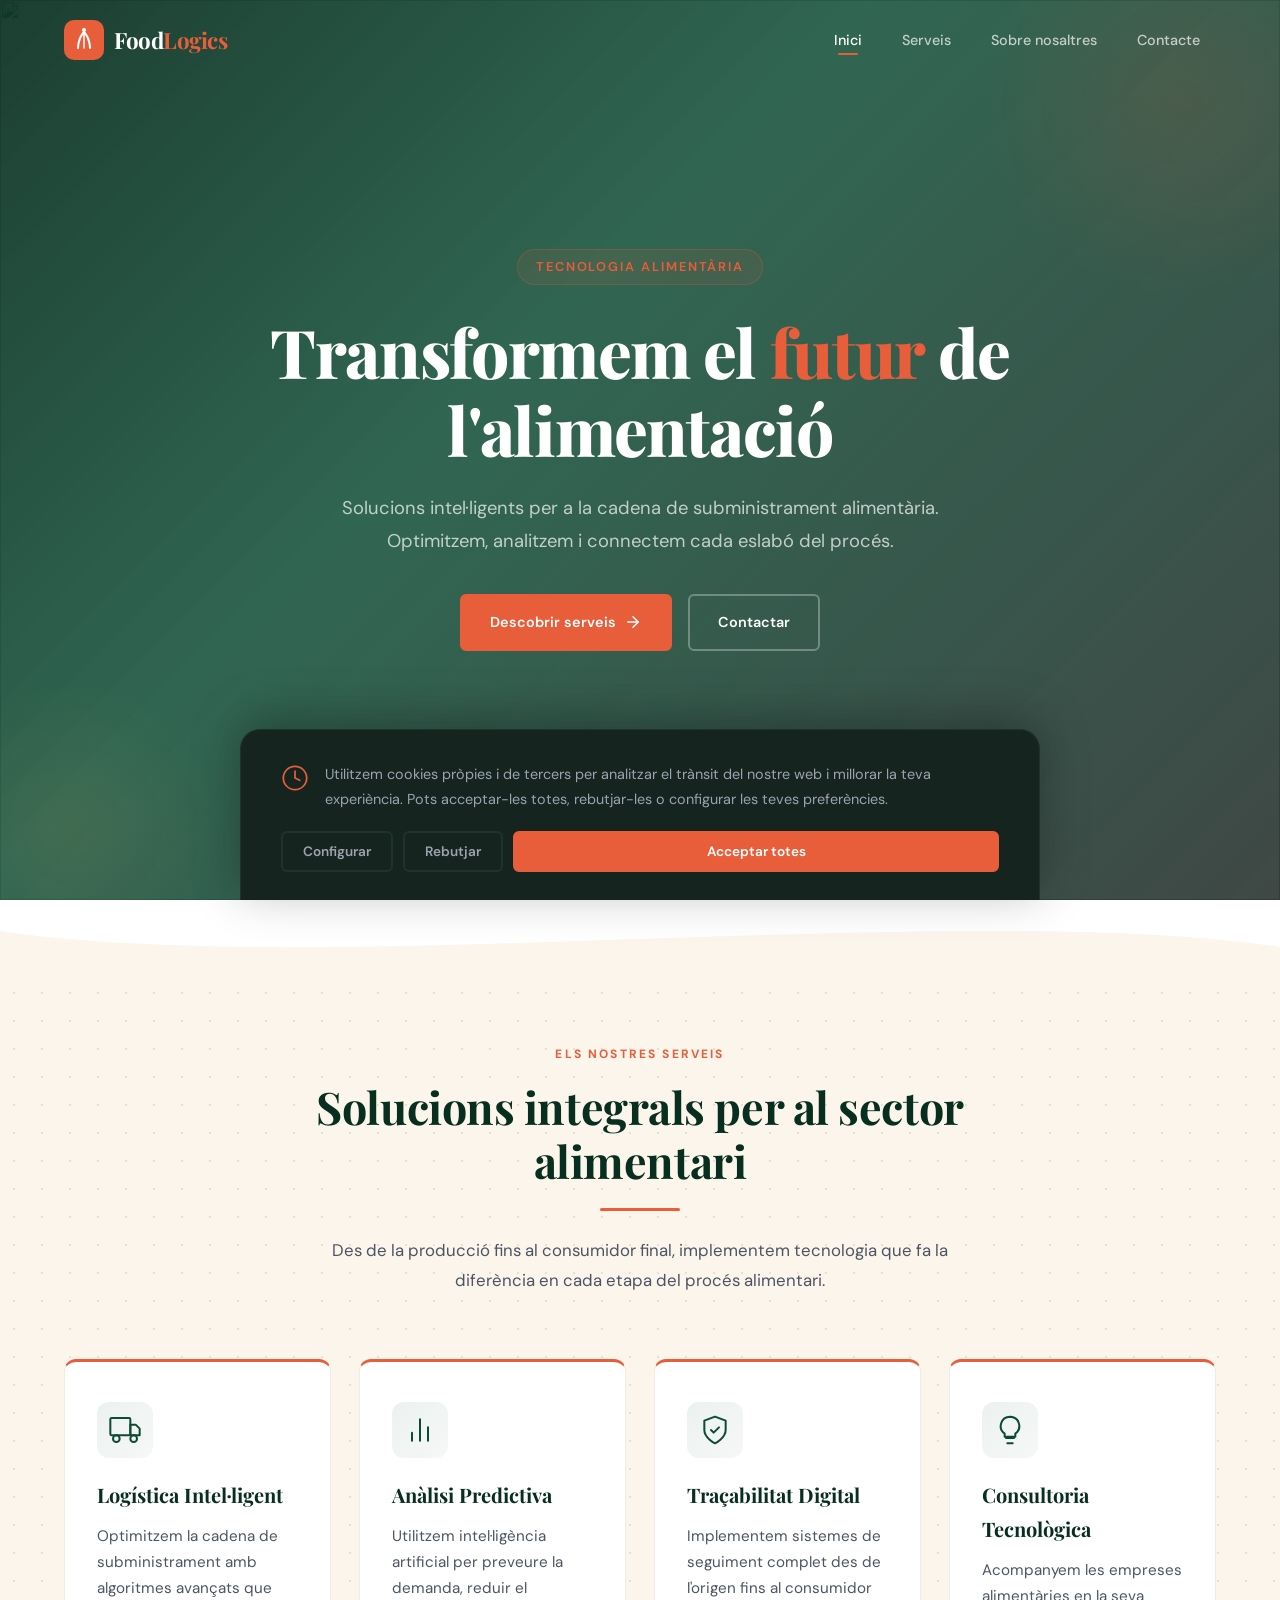
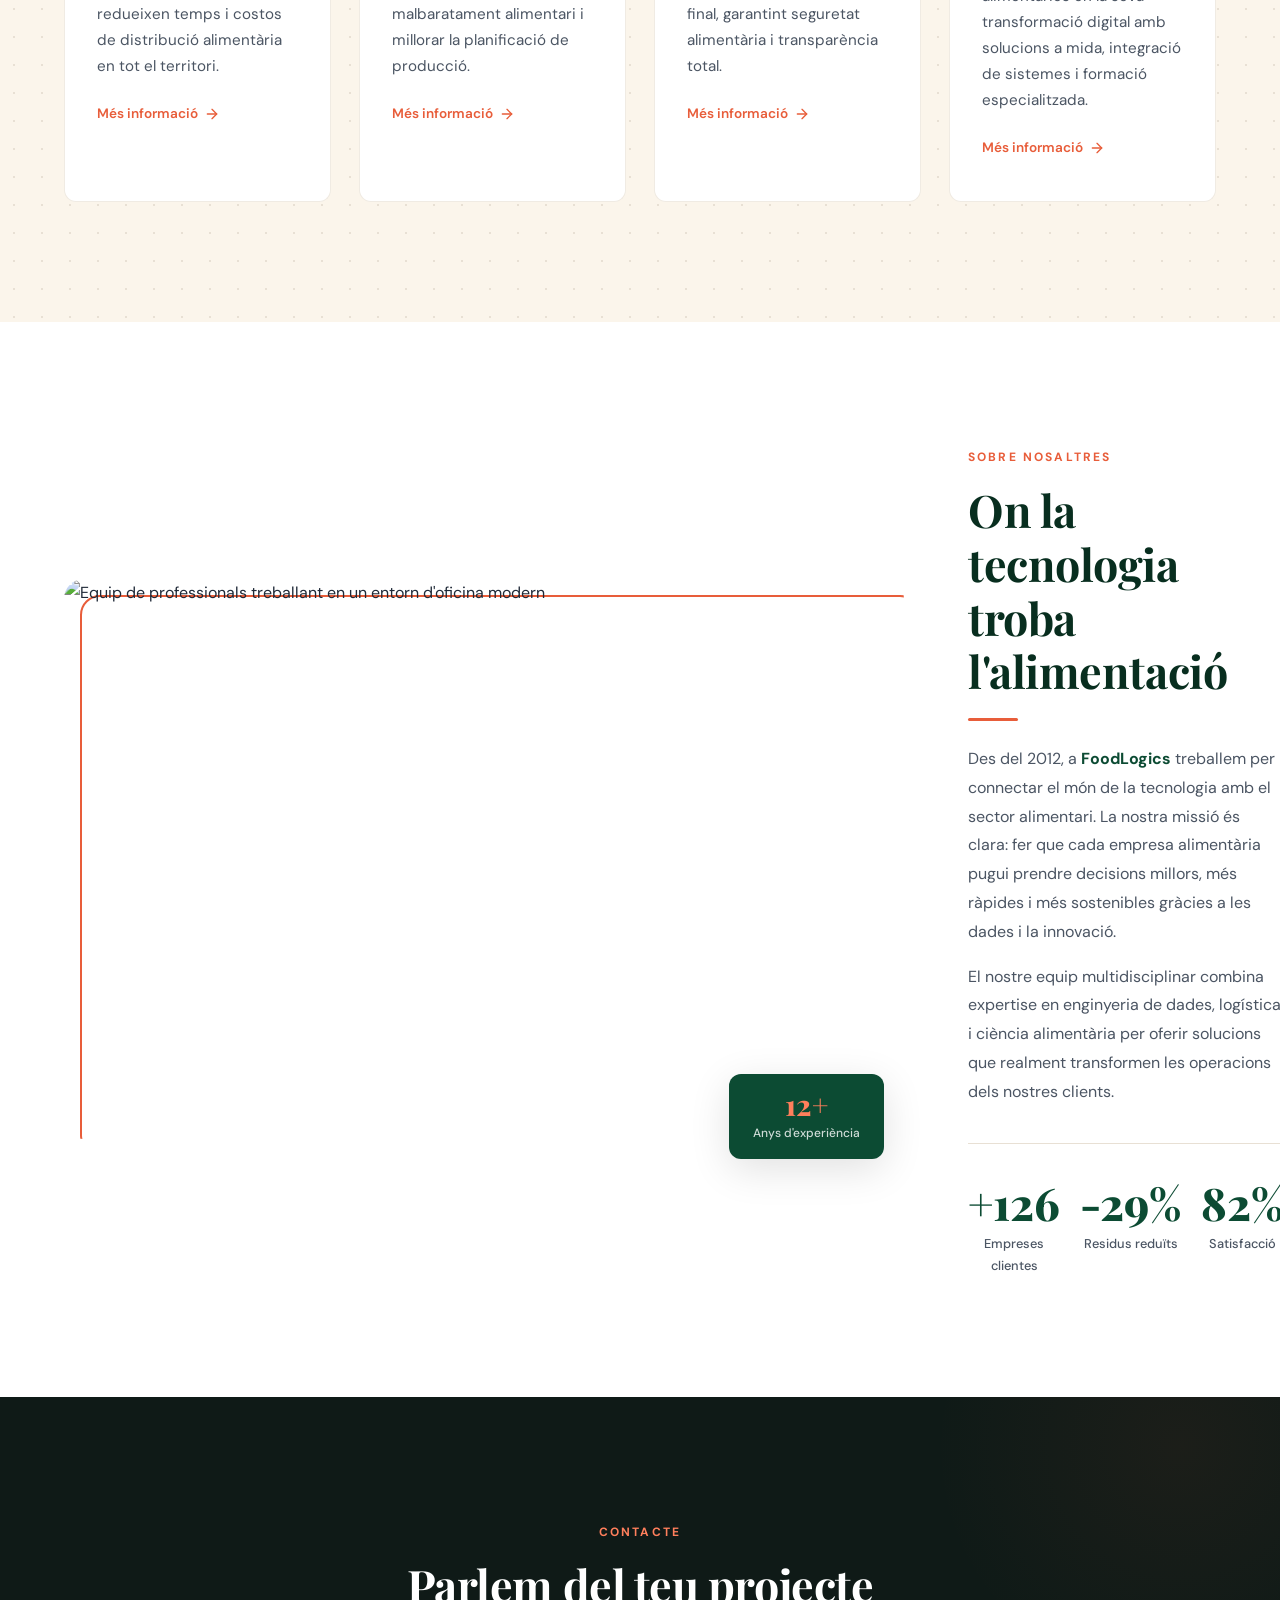
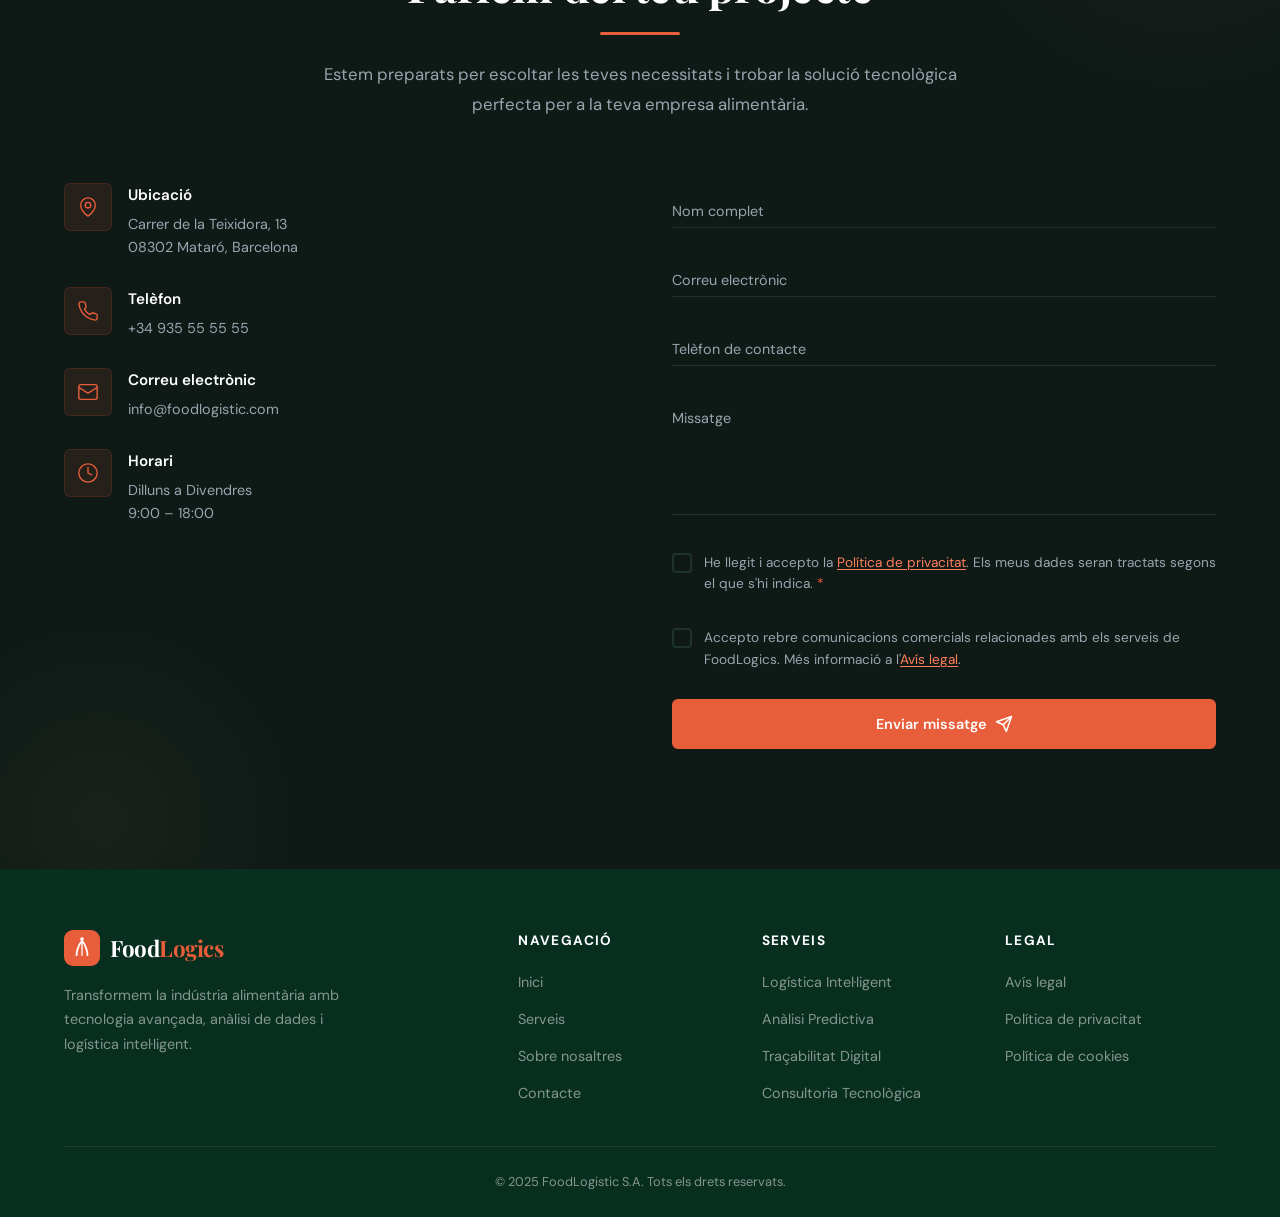
==== docs/index.html @ 977c7041 "web" ====
<!DOCTYPE html>
<html lang="ca">
<head>
    <meta charset="UTF-8">
    <meta name="viewport" content="width=device-width, initial-scale=1.0">
    <title>FoodLogics — Tecnologia Alimentària</title>
    <meta name="description" content="FoodLogics: transformem la indústria alimentària amb tecnologia avançada, logística intel·ligent i anàlisi de dades.">

    <!-- ✅ FIX: Preconnect a fonts abans que el navegador les demani -->
    <link rel="preconnect" href="https://fonts.googleapis.com">
    <link rel="preconnect" href="https://fonts.gstatic.com" crossorigin>

    <link href="https://fonts.googleapis.com/css2?family=Playfair+Display:ital,wght@0,400;0,600;0,700;0,800;1,400&family=DM+Sans:ital,wght@0,300;0,400;0,500;0,600;0,700;1,400&display=swap" rel="stylesheet">

    <!-- ✅ FIX: CSS asíncron — no bloqueja el renderitzat inicial -->
    <link rel="preload" href="styles.css" as="style" onload="this.onload=null;this.rel='stylesheet'">
    <noscript><link rel="stylesheet" href="styles.css"></noscript>

    <!-- ✅ FIX: Precarregar les fonts woff2 per evitar la cadena de dependències -->
    <link rel="preload" href="https://fonts.gstatic.com/s/playfairdisplay/v37/nuFiD-vYSZviVYUb_rj3ij__anPXDTzYgEM86xQ.woff2" as="font" type="font/woff2" crossorigin>
    <link rel="preload" href="https://fonts.gstatic.com/s/dmsans/v15/rP2Yp2ywxg099Z4fMimS-6cySjCQ.woff2" as="font" type="font/woff2" crossorigin>
</head>
<body>

    <div class="scroll-progress" id="scrollProgress"></div>

    <header class="navbar" id="navbar">
        <nav class="nav-container">
            <a href="#inici" class="nav-logo">
                <svg class="logo-icon" aria-hidden="true" width="40" height="40" viewBox="0 0 40 40" fill="none">
                    <rect width="40" height="40" rx="10" fill="#E85D3A"/>
                    <path d="M14 28C14 28 14 18 20 12C26 18 26 28 26 28" stroke="white" stroke-width="2" stroke-linecap="round" fill="none"/>
                    <line x1="20" y1="12" x2="20" y2="28" stroke="white" stroke-width="1.5" stroke-linecap="round"/>
                    <circle cx="20" cy="10" r="2" fill="white"/>
                </svg>
                <span class="logo-text">Food<span class="logo-accent">Logics</span></span>
            </a>
            <ul class="nav-links" id="navLinks">
                <li><a href="#inici" class="nav-link active">Inici</a></li>
                <li><a href="#serveis" class="nav-link">Serveis</a></li>
                <li><a href="#nosaltres" class="nav-link">Sobre nosaltres</a></li>
                <li><a href="#contacte" class="nav-link">Contacte</a></li>
            </ul>
            <button class="nav-toggle" id="navToggle" aria-label="Obrir menú de navegació">
                <span></span><span></span><span></span>
            </button>
        </nav>
    </header>

    <main>
        <section class="hero" id="inici">
            <div class="hero-bg">
                <!-- ✅ FIX: Imatge amb dimensions correctes (1480x990) i q=70 per reduir de 704KB a ~200KB -->
                <img src="https://images.unsplash.com/photo-1498837167922-ddd27525d352?w=1480&q=70&auto=format" alt="" role="presentation" loading="eager" width="1480" height="990">
            </div>
            <div class="hero-overlay"></div>
            <div class="hero-float hero-float-1"></div>
            <div class="hero-float hero-float-2"></div>
            <div class="hero-content">
                <span class="hero-tag animate-on-load">Tecnologia alimentària</span>
                <h1 class="hero-title animate-on-load animate-delay-1">Transformem el <span class="text-accent">futur</span> de l'alimentació</h1>
                <p class="hero-subtitle animate-on-load animate-delay-2">Solucions intel·ligents per a la cadena de subministrament alimentària. Optimitzem, analitzem i connectem cada eslabó del procés.</p>
                <div class="hero-actions animate-on-load animate-delay-3">
                    <a href="#serveis" class="btn btn-primary">Descobrir serveis<svg width="18" height="18" viewBox="0 0 24 24" fill="none" stroke="currentColor" stroke-width="2" stroke-linecap="round" stroke-linejoin="round"><path d="M5 12h14"/><path d="m12 5 7 7-7 7"/></svg></a>
                    <a href="#contacte" class="btn btn-outline-light">Contactar</a>
                </div>
            </div>
            <div class="scroll-indicator"><span>Scroll</span><div class="scroll-line"></div></div>
        </section>

        <div class="wave-divider">
            <svg viewBox="0 0 1440 100" preserveAspectRatio="none"><path d="M0,40 C360,100 1080,0 1440,60 L1440,100 L0,100 Z" fill="var(--cream)"/></svg>
        </div>

        <section class="services" id="serveis">
            <div class="container">
                <div class="section-header reveal">
                    <span class="section-tag">Els nostres serveis</span>
                    <h2 class="section-title">Solucions integrals per al sector alimentari</h2>
                    <div class="section-line"></div>
                    <p class="section-desc">Des de la producció fins al consumidor final, implementem tecnologia que fa la diferència en cada etapa del procés alimentari.</p>
                </div>
                <div class="services-grid">
                    <article class="service-card reveal">
                        <div class="service-icon"><svg width="32" height="32" viewBox="0 0 24 24" fill="none" stroke="currentColor" stroke-width="1.5" stroke-linecap="round" stroke-linejoin="round"><rect x="1" y="3" width="15" height="13" rx="1"/><path d="M16 8h4l3 3v5h-7V8z"/><circle cx="5.5" cy="18.5" r="2.5"/><circle cx="18.5" cy="18.5" r="2.5"/></svg></div>
                        <h3 class="service-title">Logística Intel·ligent</h3>
                        <p class="service-desc">Optimitzem la cadena de subministrament amb algoritmes avançats que redueixen temps i costos de distribució alimentària en tot el territori.</p>
                        <span class="service-link">Més informació<svg width="16" height="16" viewBox="0 0 24 24" fill="none" stroke="currentColor" stroke-width="2" stroke-linecap="round" stroke-linejoin="round"><path d="M5 12h14"/><path d="m12 5 7 7-7 7"/></svg></span>
                    </article>
                    <article class="service-card reveal">
                        <div class="service-icon"><svg width="32" height="32" viewBox="0 0 24 24" fill="none" stroke="currentColor" stroke-width="1.5" stroke-linecap="round" stroke-linejoin="round"><path d="M18 20V10"/><path d="M12 20V4"/><path d="M6 20v-6"/></svg></div>
                        <h3 class="service-title">Anàlisi Predictiva</h3>
                        <p class="service-desc">Utilitzem intel·ligència artificial per preveure la demanda, reduir el malbaratament alimentari i millorar la planificació de producció.</p>
                        <span class="service-link">Més informació<svg width="16" height="16" viewBox="0 0 24 24" fill="none" stroke="currentColor" stroke-width="2" stroke-linecap="round" stroke-linejoin="round"><path d="M5 12h14"/><path d="m12 5 7 7-7 7"/></svg></span>
                    </article>
                    <article class="service-card reveal">
                        <div class="service-icon"><svg width="32" height="32" viewBox="0 0 24 24" fill="none" stroke="currentColor" stroke-width="1.5" stroke-linecap="round" stroke-linejoin="round"><path d="M12 22s8-4 8-10V5l-8-3-8 3v7c0 6 8 10 8 10z"/><path d="m9 12 2 2 4-4"/></svg></div>
                        <h3 class="service-title">Traçabilitat Digital</h3>
                        <p class="service-desc">Implementem sistemes de seguiment complet des de l'origen fins al consumidor final, garantint seguretat alimentària i transparència total.</p>
                        <span class="service-link">Més informació<svg width="16" height="16" viewBox="0 0 24 24" fill="none" stroke="currentColor" stroke-width="2" stroke-linecap="round" stroke-linejoin="round"><path d="M5 12h14"/><path d="m12 5 7 7-7 7"/></svg></span>
                    </article>
                    <article class="service-card reveal">
                        <div class="service-icon"><svg width="32" height="32" viewBox="0 0 24 24" fill="none" stroke="currentColor" stroke-width="1.5" stroke-linecap="round" stroke-linejoin="round"><path d="M9 18h6"/><path d="M10 22h4"/><path d="M12 2a7 7 0 0 0-4 12.7V17h8v-2.3A7 7 0 0 0 12 2z"/></svg></div>
                        <h3 class="service-title">Consultoria Tecnològica</h3>
                        <p class="service-desc">Acompanyem les empreses alimentàries en la seva transformació digital amb solucions a mida, integració de sistemes i formació especialitzada.</p>
                        <span class="service-link">Més informació<svg width="16" height="16" viewBox="0 0 24 24" fill="none" stroke="currentColor" stroke-width="2" stroke-linecap="round" stroke-linejoin="round"><path d="M5 12h14"/><path d="m12 5 7 7-7 7"/></svg></span>
                    </article>
                </div>
            </div>
        </section>

        <section class="about" id="nosaltres">
            <div class="container">
                <div class="about-grid">
                    <div class="about-image-col reveal">
                        <div class="about-image-wrapper">
                            <!-- ✅ FIX: Mida adequada al contenidor real, q=70 -->
                            <img src="https://images.unsplash.com/photo-1600880292203-757bb62b4baf?w=600&q=70&auto=format" alt="Equip de professionals treballant en un entorn d'oficina modern" loading="lazy" width="600" height="400">
                        </div>
                        <div class="about-badge"><span class="about-badge-number">12+</span><span class="about-badge-text">Anys d'experiència</span></div>
                    </div>
                    <div class="about-text-col reveal">
                        <span class="section-tag">Sobre nosaltres</span>
                        <h2 class="section-title text-left">On la tecnologia troba l'alimentació</h2>
                        <div class="section-line section-line-left"></div>
                        <p class="about-text">Des del 2012, a <strong>FoodLogics</strong> treballem per connectar el món de la tecnologia amb el sector alimentari. La nostra missió és clara: fer que cada empresa alimentària pugui prendre decisions millors, més ràpides i més sostenibles gràcies a les dades i la innovació.</p>
                        <p class="about-text">El nostre equip multidisciplinar combina expertise en enginyeria de dades, logística i ciència alimentària per oferir solucions que realment transformen les operacions dels nostres clients.</p>
                        <div class="stats-grid">
                            <div class="stat-item"><span class="stat-number" data-target="150" data-prefix="+" data-suffix="">0</span><span class="stat-label">Empreses clientes</span></div>
                            <div class="stat-item"><span class="stat-number" data-target="35" data-prefix="-" data-suffix="%">0</span><span class="stat-label">Residus reduïts</span></div>
                            <div class="stat-item"><span class="stat-number" data-target="98" data-prefix="" data-suffix="%">0</span><span class="stat-label">Satisfacció</span></div>
                        </div>
                    </div>
                </div>
            </div>
        </section>

        <section class="contact" id="contacte">
            <div class="container">
                <div class="section-header reveal">
                    <span class="section-tag section-tag-light">Contacte</span>
                    <h2 class="section-title section-title-light">Parlem del teu projecte</h2>
                    <div class="section-line section-line-center"></div>
                    <p class="section-desc section-desc-light">Estem preparats per escoltar les teves necessitats i trobar la solució tecnològica perfecta per a la teva empresa alimentària.</p>
                </div>
                <div class="contact-grid">
                    <div class="contact-info reveal">
                        <div class="contact-info-item"><div class="contact-info-icon"><svg width="22" height="22" viewBox="0 0 24 24" fill="none" stroke="currentColor" stroke-width="1.5" stroke-linecap="round" stroke-linejoin="round"><path d="M20 10c0 6-8 12-8 12s-8-6-8-12a8 8 0 0 1 16 0Z"/><circle cx="12" cy="10" r="3"/></svg></div><div><h4>Ubicació</h4><p>Carrer de la Teixidora, 13<br>08302 Mataró, Barcelona</p></div></div>
                        <div class="contact-info-item"><div class="contact-info-icon"><svg width="22" height="22" viewBox="0 0 24 24" fill="none" stroke="currentColor" stroke-width="1.5" stroke-linecap="round" stroke-linejoin="round"><path d="M22 16.92v3a2 2 0 0 1-2.18 2 19.79 19.79 0 0 1-8.63-3.07 19.5 19.5 0 0 1-6-6 19.79 19.79 0 0 1-3.07-8.67A2 2 0 0 1 4.11 2h3a2 2 0 0 1 2 1.72c.127.96.361 1.903.7 2.81a2 2 0 0 1-.45 2.11L8.09 9.91a16 16 0 0 0 6 6l1.27-1.27a2 2 0 0 1 2.11-.45c.907.339 1.85.573 2.81.7A2 2 0 0 1 22 16.92z"/></svg></div><div><h4>Telèfon</h4><p>+34 935 55 55 55</p></div></div>
                        <div class="contact-info-item"><div class="contact-info-icon"><svg width="22" height="22" viewBox="0 0 24 24" fill="none" stroke="currentColor" stroke-width="1.5" stroke-linecap="round" stroke-linejoin="round"><rect width="20" height="16" x="2" y="4" rx="2"/><path d="m22 7-8.97 5.7a1.94 1.94 0 0 1-2.06 0L2 7"/></svg></div><div><h4>Correu electrònic</h4><p>info@foodlogistic.com</p></div></div>
                        <div class="contact-info-item"><div class="contact-info-icon"><svg width="22" height="22" viewBox="0 0 24 24" fill="none" stroke="currentColor" stroke-width="1.5" stroke-linecap="round" stroke-linejoin="round"><circle cx="12" cy="12" r="10"/><polyline points="12 6 12 12 16 14"/></svg></div><div><h4>Horari</h4><p>Dilluns a Divendres<br>9:00 – 18:00</p></div></div>
                    </div>
                    <div class="contact-form-wrapper reveal">
                        <form class="contact-form" id="contactForm" novalidate>
                            <div class="form-group"><input type="text" id="nom" name="nom" placeholder=" " required autocomplete="name"><label for="nom">Nom complet</label></div>
                            <div class="form-group"><input type="email" id="email" name="email" placeholder=" " required autocomplete="email"><label for="email">Correu electrònic</label></div>
                            <div class="form-group"><input type="tel" id="telefon" name="telefon" placeholder=" " autocomplete="tel"><label for="telefon">Telèfon de contacte</label></div>
                            <div class="form-group"><textarea id="missatge" name="missatge" placeholder=" " required rows="5"></textarea><label for="missatge">Missatge</label></div>
                            <div class="form-checkbox-group" id="checkboxPrivacitat">
                                <label class="checkbox-label">
                                    <input type="checkbox" id="acceptaPrivacitat" name="accepta_privacitat" required>
                                    <span class="checkbox-custom"></span>
                                    <span class="checkbox-text">He llegit i accepto la <a href="politica-privacitat.html" target="_blank">Política de privacitat</a>. Els meus dades seran tractats segons el que s'hi indica. <span class="checkbox-required">*</span></span>
                                </label>
                            </div>
                            <div class="form-checkbox-group" id="checkboxComercial">
                                <label class="checkbox-label">
                                    <input type="checkbox" id="acceptaComercial" name="accepta_comercial">
                                    <span class="checkbox-custom"></span>
                                    <span class="checkbox-text">Accepto rebre comunicacions comercials relacionades amb els serveis de FoodLogics. Més informació a l'<a href="avis-legal.html" target="_blank">Avís legal</a>.</span>
                                </label>
                            </div>
                            <button type="submit" class="btn btn-primary btn-full">Enviar missatge<svg width="18" height="18" viewBox="0 0 24 24" fill="none" stroke="currentColor" stroke-width="2" stroke-linecap="round" stroke-linejoin="round"><path d="m22 2-7 20-4-9-9-4z"/><path d="m22 2-11 11"/></svg></button>
                        </form>
                        <div class="form-success" id="formSuccess">
                            <svg width="48" height="48" viewBox="0 0 24 24" fill="none" stroke="var(--accent)" stroke-width="2" stroke-linecap="round" stroke-linejoin="round"><path d="M22 11.08V12a10 10 0 1 1-5.93-9.14"/><polyline points="22 4 12 14.01 9 11.01"/></svg>
                            <h3>Missatge enviat correctament</h3>
                            <p>Gràcies per contactar amb FoodLogics. Et respondrem el més aviat possible.</p>
                            <button class="btn btn-outline-light btn-sm" id="resetForm">Enviar un altre missatge</button>
                        </div>
                    </div>
                </div>
            </div>
        </section>
    </main>

    <footer class="footer">
        <div class="container">
            <div class="footer-grid">
                <div class="footer-brand">
                    <a href="#inici" class="nav-logo"><svg class="logo-icon" aria-hidden="true" width="36" height="36" viewBox="0 0 40 40" fill="none"><rect width="40" height="40" rx="10" fill="#E85D3A"/><path d="M14 28C14 28 14 18 20 12C26 18 26 28 26 28" stroke="white" stroke-width="2" stroke-linecap="round" fill="none"/><line x1="20" y1="12" x2="20" y2="28" stroke="white" stroke-width="1.5" stroke-linecap="round"/><circle cx="20" cy="10" r="2" fill="white"/></svg><span class="logo-text">Food<span class="logo-accent">Logics</span></span></a>
                    <p class="footer-desc">Transformem la indústria alimentària amb tecnologia avançada, anàlisi de dades i logística intel·ligent.</p>
                </div>
                <div class="footer-links-col"><h4>Navegació</h4><ul><li><a href="#inici">Inici</a></li><li><a href="#serveis">Serveis</a></li><li><a href="#nosaltres">Sobre nosaltres</a></li><li><a href="#contacte">Contacte</a></li></ul></div>
                <div class="footer-links-col"><h4>Serveis</h4><ul><li><a href="#serveis">Logística Intel·ligent</a></li><li><a href="#serveis">Anàlisi Predictiva</a></li><li><a href="#serveis">Traçabilitat Digital</a></li><li><a href="#serveis">Consultoria Tecnològica</a></li></ul></div>
                <div class="footer-links-col"><h4>Legal</h4><ul><li><a href="avis-legal.html">Avís legal</a></li><li><a href="politica-privacitat.html">Política de privacitat</a></li><li><a href="politica-cookies.html">Política de cookies</a></li></ul></div>
            </div>
            <div class="footer-bottom"><p>&copy; 2025 FoodLogistic S.A. Tots els drets reservats.</p></div>
        </div>
    </footer>

    <div class="cookie-banner" id="cookieBanner" role="dialog" aria-label="Consentiment de cookies"><div class="cookie-banner-inner"><div class="cookie-content"><div class="cookie-icon"><svg width="28" height="28" viewBox="0 0 24 24" fill="none" stroke="currentColor" stroke-width="1.5" stroke-linecap="round" stroke-linejoin="round"><path d="M12 22c5.523 0 10-4.477 10-10S17.523 2 12 2 2 6.477 2 12s4.477 10 10 10z"/><path d="M12 6v6l4 2"/></svg></div><div class="cookie-text"><p>Utilitzem cookies pròpies i de tercers per analitzar el trànsit del nostre web i millorar la teva experiència. Pots acceptar-les totes, rebutjar-les o configurar les teves preferències.</p></div></div><div class="cookie-actions"><button class="btn btn-sm btn-outline cookie-btn-configure" id="cookieConfigure">Configurar</button><button class="btn btn-sm btn-outline cookie-btn-reject" id="cookieReject">Rebutjar</button><button class="btn btn-sm btn-primary cookie-btn-accept" id="cookieAccept">Acceptar totes</button></div><div class="cookie-config-panel" id="cookieConfigPanel"><h4>Configuració de cookies</h4><div class="cookie-option"><div class="cookie-option-info"><span class="cookie-option-name">Necessàries</span><span class="cookie-option-desc">Són imprescindibles per al funcionament bàsic del web.</span></div><div class="cookie-toggle cookie-toggle-disabled" aria-label="Cookies necessàries"><span class="cookie-toggle-knob"></span></div></div><div class="cookie-option"><div class="cookie-option-info"><span class="cookie-option-name">Analítiques</span><span class="cookie-option-desc">Ens ajuden a entendre com els usuaris utilitzen el web (Statcounter).</span></div><label class="cookie-toggle" aria-label="Activar cookies analítiques"><input type="checkbox" id="cookieAnalytics" checked><span class="cookie-toggle-knob"></span></label></div><button class="btn btn-sm btn-primary cookie-btn-save" id="cookieSave">Guardar preferències</button></div></div></div>
    <div id="statcounterContainer"></div>

    <script>
        /* === COOKIES === */
        var cc=localStorage.getItem('foodlogics_cookie_consent');function ls(){document.getElementById('statcounterContainer').innerHTML='<script type="text\/javascript">var sc_project=13214962;var sc_invisible=1;var sc_security="3146d5f2";<\/script><script type="text\/javascript" src="https:\/\/www.statcounter.com\/counter\/counter.js" async><\/script><noscript><div class="statcounter"><a title="real time web analytics" href="https:\/\/statcounter.com\/" target="_blank"><img class="statcounter" src="https:\/\/c.statcounter.com\/13214962\/0\/3146d5f2\/1\/" alt="real time web analytics" referrerPolicy="no-referrer-when-downgrade"><\/a><\/div><\/noscript>';}if(cc==='accepted'||cc==='analytics')ls();if(!cc)document.getElementById('cookieBanner').classList.add('visible');document.getElementById('cookieAccept').addEventListener('click',function(){localStorage.setItem('foodlogics_cookie_consent','accepted');document.getElementById('cookieBanner').classList.remove('visible');ls();});document.getElementById('cookieReject').addEventListener('click',function(){localStorage.setItem('foodlogics_cookie_consent','rejected');document.getElementById('cookieBanner').classList.remove('visible');});document.getElementById('cookieConfigure').addEventListener('click',function(){document.getElementById('cookieConfigPanel').classList.toggle('open');});document.getElementById('cookieSave').addEventListener('click',function(){if(document.getElementById('cookieAnalytics').checked){localStorage.setItem('foodlogics_cookie_consent','analytics');ls();}else{localStorage.setItem('foodlogics_cookie_consent','rejected');}document.getElementById('cookieBanner').classList.remove('visible');});

        /* === ELEMENTS DEL DOM (cachem un sol cop) === */
        var sp=document.getElementById('scrollProgress'),nb=document.getElementById('navbar'),secs=document.querySelectorAll('section[id]'),nlis=document.querySelectorAll('.nav-link'),sg=document.querySelector('.stats-grid');

        /* === FUNCIONS === */
        function usp(){var h=document.documentElement.scrollHeight-window.innerHeight;sp.style.width=(h>0?(window.scrollY/h)*100:0)+'%';}
        function unb(){nb.classList.toggle('navbar-scrolled',window.scrollY>60);}
        function ual(){var s=window.scrollY+120;for(var i=0;i<secs.length;i++){if(s>=secs[i].offsetTop&&s<secs[i].offsetTop+secs[i].offsetHeight){for(var j=0;j<nlis.length;j++){nlis[j].classList.remove('active');if(nlis[j].getAttribute('href')==='#'+secs[i].id)nlis[j].classList.add('active');}break;}}}

        /* ✅ FIX FORCED REFLOW: requestAnimationFrame per agrupar lectures de layout */
        var ticking=false;
        function onScroll(){if(!ticking){ticking=true;requestAnimationFrame(function(){usp();unb();ual();ticking=false;});}}

        /* === NAV MÒBIL === */
        var nt=document.getElementById('navToggle'),nl=document.getElementById('navLinks');nt.addEventListener('click',function(){this.classList.toggle('active');nl.classList.toggle('open');document.body.classList.toggle('no-scroll');});nl.querySelectorAll('.nav-link').forEach(function(l){l.addEventListener('click',function(){nt.classList.remove('active');nl.classList.remove('open');document.body.classList.remove('no-scroll');});});

        /* === SMOOTH SCROLL === */
        document.querySelectorAll('a[href^="#"]').forEach(function(a){a.addEventListener('click',function(e){e.preventDefault();var t=document.querySelector(this.getAttribute('href'));if(t)window.scrollTo({top:t.getBoundingClientRect().top+window.scrollY-nb.offsetHeight-10,behavior:'smooth'});});});

        /* === SCROLL REVEAL === */
        var ro=new IntersectionObserver(function(entries){entries.forEach(function(e){if(e.isIntersecting){e.target.classList.add('active');ro.unobserve(e.target);}});},{threshold:0.15,rootMargin:'0px 0px -40px 0px'});document.querySelectorAll('.reveal').forEach(function(el){ro.observe(el);});

        /* === COMPTADORS === */
        var cs=false;function ac(el){var tg=parseInt(el.dataset.target),px=el.dataset.prefix||'',sx=el.dataset.suffix||'',du=2000,st=null;function step(ts){if(!st)st=ts;var pr=Math.min((ts-st)/du,1),ea=1-Math.pow(1-pr,3);el.textContent=px+Math.floor(ea*tg)+sx;if(pr<1)requestAnimationFrame(step);else el.textContent=px+tg+sx;}requestAnimationFrame(step);}if(sg)new IntersectionObserver(function(entries){entries.forEach(function(e){if(e.isIntersecting&&!cs){cs=true;document.querySelectorAll('.stat-number').forEach(ac);}});},{threshold:0.5}).observe(sg);

        /* === FORMULARI === */
        var cf=document.getElementById('contactForm'),fs=document.getElementById('formSuccess');cf.addEventListener('submit',function(e){e.preventDefault();var v=true;['nom','email','missatge'].forEach(function(id){var f=document.getElementById(id);if(!f.value.trim()){f.parentElement.classList.add('error');v=false;}else f.parentElement.classList.remove('error');});if(!document.getElementById('acceptaPrivacitat').checked){document.getElementById('checkboxPrivacitat').classList.add('error');v=false;}else document.getElementById('checkboxPrivacitat').classList.remove('error');if(!v)return;cf.style.display='none';fs.classList.add('visible');});document.getElementById('resetForm').addEventListener('click',function(){cf.reset();cf.style.display='';fs.classList.remove('visible');cf.querySelectorAll('.form-group,.form-checkbox-group').forEach(function(g){g.classList.remove('error');});});cf.querySelectorAll('input,textarea').forEach(function(f){f.addEventListener('input',function(){this.parentElement.classList.remove('error');});});document.getElementById('acceptaPrivacitat').addEventListener('change',function(){document.getElementById('checkboxPrivacitat').classList.remove('error');});

        /* === SCROLL LISTENER (un sol listener, un sol rAF per frame) === */
        window.addEventListener('scroll',onScroll,{passive:true});
        usp();unb();
    </script>
</body>
</html>
---- docs/styles.css ----
/* ==============================================
   FOODLOGICS — Estils complets
   Paleta: Verd profund + Coral + Crema
   ============================================== */

:root {
    --primary: #0C4B33;
    --primary-dark: #082E1F;
    --primary-light: #1A6B4A;
    --accent: #E85D3A;
    --accent-hover: #D44E2C;
    --accent-light: #FF7F5C;
    --gold: #D4A853;
    --cream: #FBF5EB;
    --white: #FFFFFF;
    --dark: #0F1A17;
    --dark-card: #162420;
    --dark-border: #1E332D;
    --text: #1F2937;
    /* ✅ MILLORA: Contrast #4B5563 sobre blanc = 7.1:1 (abans 4.54:1) */
    --text-light: #4B5563;
    /* ✅ MILLORA: Contrast #64748B sobre blanc = 5.48:1 (abans 2.85:1) */
    --text-lighter: #64748B;
    --text-on-dark: #E5E7EB;
    --text-on-dark-light: #9CA3AF;
    --border: #E8E0D4;
    --border-light: #F0EBE3;
    --font-display: 'Playfair Display', Georgia, serif;
    --font-body: 'DM Sans', -apple-system, sans-serif;
    --section-padding: 100px 0;
    --container-max: 1200px;
    --container-padding: 0 24px;
    --transition-fast: 0.2s ease;
    --transition-base: 0.35s ease;
    --transition-slow: 0.6s cubic-bezier(0.16, 1, 0.3, 1);
    --shadow-sm: 0 1px 3px rgba(0,0,0,0.06);
    --shadow-md: 0 4px 20px rgba(0,0,0,0.08);
    --shadow-lg: 0 10px 40px rgba(0,0,0,0.12);
    --shadow-xl: 0 20px 60px rgba(0,0,0,0.15);
    --radius-sm: 6px;
    --radius-md: 12px;
    --radius-lg: 20px;
    --radius-xl: 28px;
}

*, *::before, *::after { margin: 0; padding: 0; box-sizing: border-box; }
html { scroll-behavior: smooth; -webkit-font-smoothing: antialiased; -moz-osx-font-smoothing: grayscale; }
body { font-family: var(--font-body); font-size: 16px; line-height: 1.7; color: var(--text); background-color: var(--white); overflow-x: hidden; }
body.no-scroll { overflow: hidden; }
img { max-width: 100%; height: auto; display: block; }
a { text-decoration: none; color: inherit; transition: color var(--transition-fast); }
ul { list-style: none; }
::-webkit-scrollbar { width: 8px; }
::-webkit-scrollbar-track { background: var(--cream); }
::-webkit-scrollbar-thumb { background: var(--primary-light); border-radius: 4px; }
::-webkit-scrollbar-thumb:hover { background: var(--primary); }

.container { max-width: var(--container-max); margin: 0 auto; padding: var(--container-padding); }
.text-accent { color: var(--accent); }
.text-left { text-align: left; }

/* ==============================================
   ✅ MILLORA: FOCUS VISIBLE PER TECLAT
   Contrast 4.5:1 mínim en tots els elements interactius
   ============================================== */
a:focus-visible,
button:focus-visible,
input:focus-visible,
textarea:focus-visible,
.legal-toc-mobile-toggle:focus-visible,
.legal-back-top:focus-visible {
    outline: 2px solid var(--accent);
    outline-offset: 3px;
    border-radius: var(--radius-sm);
}

/* ==============================================
   BARRA DE PROGRÉS
   ============================================== */
.scroll-progress {
    position: fixed; top: 0; left: 0; height: 3px; width: 0%;
    background: linear-gradient(90deg, var(--accent), var(--gold));
    z-index: 10001; transition: width 0.05s linear;
}

/* ==============================================
   NAVEGACIÓ
   ============================================== */
.navbar { position: fixed; top: 0; left: 0; width: 100%; z-index: 10000; padding: 20px 0; transition: all var(--transition-base); }
.navbar-scrolled { background: rgba(15,26,23,0.95); backdrop-filter: blur(16px); -webkit-backdrop-filter: blur(16px); padding: 12px 0; box-shadow: 0 4px 30px rgba(0,0,0,0.2); }
.nav-container { max-width: var(--container-max); margin: 0 auto; padding: var(--container-padding); display: flex; align-items: center; justify-content: space-between; }
.nav-logo { display: flex; align-items: center; gap: 10px; z-index: 1001; }
.logo-icon { flex-shrink: 0; transition: transform var(--transition-base); }
.nav-logo:hover .logo-icon { transform: rotate(-8deg) scale(1.05); }
.logo-text { font-family: var(--font-display); font-size: 1.4rem; font-weight: 700; color: var(--white); letter-spacing: -0.02em; }
.logo-accent { color: var(--accent); }
.nav-links { display: flex; align-items: center; gap: 8px; }
.nav-link { font-size: 0.9rem; font-weight: 500; color: rgba(255,255,255,0.7); padding: 8px 16px; border-radius: var(--radius-sm); transition: all var(--transition-fast); position: relative; }
.nav-link:hover { color: var(--white); background: rgba(255,255,255,0.08); }
.nav-link.active { color: var(--white); }
.nav-link.active::after { content: ''; position: absolute; bottom: 2px; left: 50%; transform: translateX(-50%); width: 20px; height: 2px; background: var(--accent); border-radius: 1px; }
.nav-toggle { display: none; flex-direction: column; gap: 5px; background: none; border: none; cursor: pointer; padding: 8px; z-index: 1001; }
.nav-toggle span { display: block; width: 24px; height: 2px; background: var(--white); border-radius: 2px; transition: all var(--transition-base); transform-origin: center; }
.nav-toggle.active span:nth-child(1) { transform: rotate(45deg) translate(5px, 5px); }
.nav-toggle.active span:nth-child(2) { opacity: 0; transform: scaleX(0); }
.nav-toggle.active span:nth-child(3) { transform: rotate(-45deg) translate(5px, -5px); }

/* ==============================================
   HERO
   ============================================== */
.hero { position: relative; min-height: 100vh; display: flex; align-items: center; justify-content: center; overflow: hidden; }
.hero-bg { position: absolute; inset: 0; z-index: 0; }
.hero-bg img { width: 100%; height: 100%; object-fit: cover; animation: heroZoom 20s ease-in-out infinite alternate; }
@keyframes heroZoom { 0% { transform: scale(1); } 100% { transform: scale(1.08); } }
.hero-overlay { position: absolute; inset: 0; background: linear-gradient(135deg, rgba(8,46,31,0.92) 0%, rgba(12,75,51,0.85) 40%, rgba(15,26,23,0.80) 100%); z-index: 1; }
.hero-float { position: absolute; border-radius: 50%; z-index: 1; pointer-events: none; }
.hero-float-1 { width: 400px; height: 400px; background: radial-gradient(circle, rgba(232,93,58,0.12), transparent 70%); top: -100px; right: -100px; animation: floatSlow 12s ease-in-out infinite; }
.hero-float-2 { width: 300px; height: 300px; background: radial-gradient(circle, rgba(212,168,83,0.1), transparent 70%); bottom: -80px; left: -80px; animation: floatSlow 15s ease-in-out infinite reverse; }
@keyframes floatSlow { 0%, 100% { transform: translate(0,0) scale(1); } 33% { transform: translate(30px,-20px) scale(1.05); } 66% { transform: translate(-20px,15px) scale(0.95); } }
.hero-content { position: relative; z-index: 2; text-align: center; max-width: 800px; padding: 0 24px; }
.hero-tag { display: inline-block; font-size: 0.8rem; font-weight: 600; letter-spacing: 0.15em; text-transform: uppercase; color: var(--accent); background: rgba(232,93,58,0.1); border: 1px solid rgba(232,93,58,0.25); padding: 6px 18px; border-radius: 50px; margin-bottom: 28px; }
.hero-title { font-family: var(--font-display); font-size: clamp(2.4rem,6vw,4.2rem); font-weight: 800; line-height: 1.15; color: var(--white); margin-bottom: 24px; letter-spacing: -0.02em; }
.hero-subtitle { font-size: clamp(1rem,2vw,1.15rem); color: rgba(255,255,255,0.7); max-width: 600px; margin: 0 auto 36px; line-height: 1.8; }
.hero-actions { display: flex; gap: 16px; justify-content: center; flex-wrap: wrap; }
.scroll-indicator { position: absolute; bottom: 40px; left: 50%; transform: translateX(-50%); z-index: 2; display: flex; flex-direction: column; align-items: center; gap: 10px; animation: fadeInUp 1s ease 1.5s both; }
/* ✅ MILLORA: Contrast text "Scroll" sobre fons fosc */
.scroll-indicator span { font-size: 0.7rem; font-weight: 500; letter-spacing: 0.15em; text-transform: uppercase; color: rgba(255,255,255,0.5); }
.scroll-line { width: 1px; height: 50px; background: rgba(255,255,255,0.15); position: relative; overflow: hidden; }
.scroll-line::after { content: ''; position: absolute; top: -100%; left: 0; width: 100%; height: 100%; background: var(--accent); animation: scrollLine 2s ease-in-out infinite; }
@keyframes scrollLine { 0% { top: -100%; } 50% { top: 100%; } 100% { top: 100%; } }
.animate-on-load { opacity: 0; transform: translateY(30px); animation: fadeInUp 0.8s cubic-bezier(0.16,1,0.3,1) forwards; }
.animate-delay-1 { animation-delay: 0.2s; }
.animate-delay-2 { animation-delay: 0.4s; }
.animate-delay-3 { animation-delay: 0.6s; }
@keyframes fadeInUp { to { opacity: 1; transform: translateY(0); } }

/* ==============================================
   BOTONS
   ============================================== */
.btn { display: inline-flex; align-items: center; gap: 8px; font-family: var(--font-body); font-size: 0.9rem; font-weight: 600; padding: 14px 28px; border-radius: var(--radius-sm); border: 2px solid transparent; cursor: pointer; transition: all var(--transition-base); position: relative; overflow: hidden; }
.btn svg { transition: transform var(--transition-base); }
.btn:hover svg { transform: translateX(3px); }
.btn-primary { background: var(--accent); color: var(--white); border-color: var(--accent); }
.btn-primary:hover { background: var(--accent-hover); border-color: var(--accent-hover); transform: translateY(-2px); box-shadow: 0 8px 25px rgba(232,93,58,0.35); }
.btn-primary:active { transform: translateY(0); }
.btn-outline-light { background: transparent; color: var(--white); border-color: rgba(255,255,255,0.3); }
.btn-outline-light:hover { border-color: var(--white); background: rgba(255,255,255,0.08); transform: translateY(-2px); }
.btn-outline { background: transparent; color: var(--primary); border-color: var(--primary); }
.btn-outline:hover { background: var(--primary); color: var(--white); transform: translateY(-2px); box-shadow: 0 8px 25px rgba(12,75,51,0.25); }
.btn-full { width: 100%; justify-content: center; }
.btn-sm { padding: 10px 20px; font-size: 0.85rem; }

/* ==============================================
   DIVISOR ONDULAT
   ============================================== */
.wave-divider { position: relative; margin-top: -1px; line-height: 0; }
.wave-divider svg { width: 100%; height: 80px; display: block; }

/* ==============================================
   SECCIONS — Estils comuns
   ============================================== */
.section-header { text-align: center; max-width: 650px; margin: 0 auto 64px; }
.section-tag { display: inline-block; font-size: 0.75rem; font-weight: 700; letter-spacing: 0.18em; text-transform: uppercase; color: var(--accent); margin-bottom: 16px; }
.section-tag-light { color: var(--accent-light); }
.section-title { font-family: var(--font-display); font-size: clamp(1.8rem,4vw,2.8rem); font-weight: 700; line-height: 1.2; color: var(--primary-dark); margin-bottom: 20px; letter-spacing: -0.01em; }
.section-title-light { color: var(--white); }
.section-line { width: 50px; height: 3px; background: var(--accent); border-radius: 2px; margin: 0 auto 24px; transition: width var(--transition-slow); }
.section-header.active .section-line { width: 80px; }
.section-line-left { margin: 0 0 24px 0; }
.section-line-center { margin: 0 auto 24px; }
.section-desc { font-size: 1.05rem; color: var(--text-light); line-height: 1.8; }
.section-desc-light { color: var(--text-on-dark-light); }

/* ==============================================
   SERVEIS
   ============================================== */
.services { padding: var(--section-padding); padding-top: 60px; background-color: var(--cream); background-image: radial-gradient(circle, var(--border) 0.8px, transparent 0.8px); background-size: 28px 28px; }
.services-grid { display: grid; grid-template-columns: 1fr; gap: 24px; }
.service-card { background: var(--white); border-radius: var(--radius-md); padding: 36px 28px; border: 1px solid var(--border-light); border-top: 3px solid var(--accent); transition: all var(--transition-base); position: relative; }
.service-card::before { content: ''; position: absolute; top: 0; left: 0; right: 0; height: 3px; background: linear-gradient(90deg, var(--accent), var(--gold)); transform: scaleX(0); transform-origin: left; transition: transform var(--transition-slow); }
.service-card:hover { transform: translateY(-6px); box-shadow: var(--shadow-lg); border-color: transparent; }
.service-card:hover::before { transform: scaleX(1); }
.service-icon { width: 56px; height: 56px; border-radius: var(--radius-md); background: linear-gradient(135deg, rgba(12,75,51,0.08), rgba(12,75,51,0.04)); display: flex; align-items: center; justify-content: center; color: var(--primary); margin-bottom: 20px; transition: all var(--transition-base); }
.service-card:hover .service-icon { background: var(--primary); color: var(--white); transform: scale(1.05); }
.service-title { font-family: var(--font-display); font-size: 1.25rem; font-weight: 700; color: var(--primary-dark); margin-bottom: 12px; }
.service-desc { font-size: 0.95rem; color: var(--text-light); line-height: 1.7; margin-bottom: 20px; }
.service-link { display: inline-flex; align-items: center; gap: 6px; font-size: 0.85rem; font-weight: 600; color: var(--accent); transition: all var(--transition-fast); }
.service-link svg { transition: transform var(--transition-base); }
.service-link:hover { color: var(--accent-hover); }
.service-link:hover svg { transform: translateX(4px); }

/* ==============================================
   SOBRE NOSALTRES
   ============================================== */
.about { padding: var(--section-padding); background-color: var(--white); }
.about-grid { display: grid; grid-template-columns: 1fr; gap: 48px; align-items: center; }
.about-image-col { position: relative; }
.about-image-wrapper { position: relative; border-radius: var(--radius-lg); overflow: hidden; }
.about-image-wrapper img { width: 100%; height: 400px; object-fit: cover; transition: transform 6s ease; }
.about-image-wrapper:hover img { transform: scale(1.05); }
.about-image-wrapper::before { content: ''; position: absolute; top: 16px; left: 16px; width: 100%; height: 100%; border: 2px solid var(--accent); border-radius: var(--radius-lg); z-index: -1; transition: all var(--transition-base); }
.about-image-wrapper:hover::before { top: 10px; left: 10px; }
.about-badge { position: absolute; bottom: -20px; right: 20px; background: var(--primary); color: var(--white); padding: 16px 24px; border-radius: var(--radius-md); text-align: center; box-shadow: var(--shadow-lg); z-index: 2; animation: badgeFloat 4s ease-in-out infinite; }
@keyframes badgeFloat { 0%, 100% { transform: translateY(0); } 50% { transform: translateY(-6px); } }
.about-badge-number { display: block; font-family: var(--font-display); font-size: 1.8rem; font-weight: 800; line-height: 1; color: var(--accent-light); }
.about-badge-text { display: block; font-size: 0.75rem; font-weight: 500; color: rgba(255,255,255,0.8); margin-top: 4px; }
.about-text { font-size: 1rem; color: var(--text-light); line-height: 1.8; margin-bottom: 16px; }
.about-text strong { color: var(--primary); }
.stats-grid { display: grid; grid-template-columns: repeat(3,1fr); gap: 20px; margin-top: 36px; padding-top: 32px; border-top: 1px solid var(--border); }
.stat-item { text-align: center; }
.stat-number { display: block; font-family: var(--font-display); font-size: 2rem; font-weight: 800; color: var(--primary); line-height: 1.2; }
.stat-label { display: block; font-size: 0.8rem; color: var(--text-light); margin-top: 4px; font-weight: 500; }

/* ==============================================
   CONTACTE
   ============================================== */
.contact { padding: var(--section-padding); background: var(--dark); position: relative; overflow: hidden; }
.contact::before { content: ''; position: absolute; width: 500px; height: 500px; border-radius: 50%; background: radial-gradient(circle, rgba(232,93,58,0.06), transparent 70%); top: -200px; right: -150px; pointer-events: none; }
.contact::after { content: ''; position: absolute; width: 400px; height: 400px; border-radius: 50%; background: radial-gradient(circle, rgba(212,168,83,0.05), transparent 70%); bottom: -150px; left: -100px; pointer-events: none; }
.contact-grid { display: grid; grid-template-columns: 1fr; gap: 48px; position: relative; z-index: 1; }
.contact-info { display: flex; flex-direction: column; gap: 28px; }
.contact-info-item { display: flex; gap: 16px; align-items: flex-start; }
.contact-info-icon { width: 48px; height: 48px; min-width: 48px; border-radius: var(--radius-sm); background: rgba(232,93,58,0.1); border: 1px solid rgba(232,93,58,0.15); display: flex; align-items: center; justify-content: center; color: var(--accent); transition: all var(--transition-base); }
.contact-info-item:hover .contact-info-icon { background: var(--accent); color: var(--white); transform: scale(1.05); }
.contact-info-item h4 { font-size: 0.95rem; font-weight: 600; color: var(--white); margin-bottom: 4px; }
.contact-info-item p { font-size: 0.9rem; color: var(--text-on-dark-light); line-height: 1.6; }
.contact-form-wrapper { position: relative; }
.contact-form { display: flex; flex-direction: column; gap: 24px; }
.form-group { position: relative; }
.form-group input, .form-group textarea { width: 100%; font-family: var(--font-body); font-size: 0.95rem; color: var(--white); background: transparent; border: none; border-bottom: 1.5px solid var(--dark-border); padding: 16px 0 8px; outline: none; transition: border-color var(--transition-base); resize: none; }
.form-group input::placeholder, .form-group textarea::placeholder { color: transparent; }
.form-group label { position: absolute; top: 16px; left: 0; font-size: 0.9rem; color: var(--text-on-dark-light); pointer-events: none; transition: all var(--transition-base); }
.form-group input:focus ~ label, .form-group input:not(:placeholder-shown) ~ label, .form-group textarea:focus ~ label, .form-group textarea:not(:placeholder-shown) ~ label { top: -4px; font-size: 0.75rem; color: var(--accent); font-weight: 600; letter-spacing: 0.05em; }
.form-group input:focus, .form-group textarea:focus { border-bottom-color: var(--accent); }
.form-group::after { content: ''; position: absolute; bottom: 0; left: 50%; width: 0; height: 2px; background: var(--accent); transition: all var(--transition-base); transform: translateX(-50%); }
.form-group:focus-within::after { width: 100%; }
.form-group.error input, .form-group.error textarea { border-bottom-color: #EF4444; }
.form-group.error label { color: #EF4444; }

/* Checkboxes de consentiment */
.form-checkbox-group { padding: 4px 0; transition: all var(--transition-fast); }
.form-checkbox-group.error .checkbox-custom { border-color: #EF4444; }
.checkbox-label { display: flex; align-items: flex-start; gap: 12px; cursor: pointer; }
.checkbox-label input[type="checkbox"] { position: absolute; opacity: 0; width: 0; height: 0; }
.checkbox-custom { width: 20px; height: 20px; min-width: 20px; border: 2px solid var(--dark-border); border-radius: 4px; display: flex; align-items: center; justify-content: center; transition: all var(--transition-fast); margin-top: 1px; }
.checkbox-custom::after { content: ''; width: 10px; height: 6px; border-left: 2px solid var(--white); border-bottom: 2px solid var(--white); transform: rotate(-45deg) scale(0); transition: transform var(--transition-fast); margin-top: -2px; }
.checkbox-label input:checked + .checkbox-custom { background: var(--accent); border-color: var(--accent); }
.checkbox-label input:checked + .checkbox-custom::after { transform: rotate(-45deg) scale(1); }
.checkbox-label input:focus-visible + .checkbox-custom { box-shadow: 0 0 0 3px rgba(232,93,58,0.4); }
.checkbox-text { font-size: 0.85rem; color: var(--text-on-dark-light); line-height: 1.6; }
.checkbox-text a { color: var(--accent-light); text-decoration: underline; text-underline-offset: 2px; transition: color var(--transition-fast); }
.checkbox-text a:hover { color: var(--accent); }
.checkbox-required { color: var(--accent); }

/* Missatge d'èxit */
.form-success { display: none; flex-direction: column; align-items: center; text-align: center; gap: 16px; padding: 48px 24px; background: var(--dark-card); border-radius: var(--radius-md); border: 1px solid var(--dark-border); }
.form-success.visible { display: flex; animation: fadeInUp 0.5s ease forwards; }
.form-success h3 { font-family: var(--font-display); font-size: 1.4rem; color: var(--white); }
.form-success p { color: var(--text-on-dark-light); font-size: 0.95rem; max-width: 400px; }

/* ==============================================
   FOOTER
   ============================================== */
.footer { background: var(--primary-dark); padding: 60px 0 0; }
.footer-grid { display: grid; grid-template-columns: 1fr; gap: 40px; padding-bottom: 40px; border-bottom: 1px solid rgba(255,255,255,0.08); }
.footer-brand .nav-logo { margin-bottom: 16px; }
.footer-desc { font-size: 0.9rem; color: rgba(255,255,255,0.5); line-height: 1.7; max-width: 300px; }
.footer-links-col h4 { font-size: 0.85rem; font-weight: 700; color: var(--white); text-transform: uppercase; letter-spacing: 0.1em; margin-bottom: 16px; }
.footer-links-col ul { display: flex; flex-direction: column; gap: 10px; }
.footer-links-col a { font-size: 0.9rem; color: rgba(255,255,255,0.5); transition: all var(--transition-fast); position: relative; display: inline-block; }
.footer-links-col a::after { content: ''; position: absolute; bottom: -2px; left: 0; width: 0; height: 1px; background: var(--accent); transition: width var(--transition-base); }
.footer-links-col a:hover { color: var(--white); }
.footer-links-col a:hover::after { width: 100%; }
/* ✅ MILLORA: Contrast peu de pàgina sobre fons fosc */
.footer-bottom { padding: 24px 0; text-align: center; }
.footer-bottom p { font-size: 0.8rem; color: rgba(255,255,255,0.5); }

/* ==============================================
   BANNER DE COOKIES
   ============================================== */
.cookie-banner { position: fixed; bottom: 0; left: 0; right: 0; z-index: 99999; transform: translateY(110%); transition: transform 0.6s cubic-bezier(0.16, 1, 0.3, 1); pointer-events: none; }
.cookie-banner.visible { transform: translateY(0); pointer-events: all; }
.cookie-banner-inner { background: var(--dark-card); border: 1px solid var(--dark-border); border-bottom: none; border-radius: var(--radius-lg) var(--radius-lg) 0 0; padding: 28px 32px 24px; box-shadow: 0 -10px 50px rgba(0,0,0,0.3); max-width: 800px; margin: 0 auto; }
.cookie-content { display: flex; gap: 16px; align-items: flex-start; margin-bottom: 20px; }
.cookie-icon { color: var(--accent); min-width: 28px; margin-top: 2px; }
.cookie-text p { font-size: 0.9rem; color: var(--text-on-dark-light); line-height: 1.7; }
.cookie-actions { display: flex; gap: 10px; flex-wrap: wrap; align-items: center; }
.cookie-actions .btn-outline { color: var(--text-on-dark-light); border-color: var(--dark-border); }
.cookie-actions .btn-outline:hover { color: var(--white); border-color: var(--text-on-dark-light); background: rgba(255,255,255,0.05); transform: none; box-shadow: none; }
.cookie-btn-accept { flex: 1; min-width: 140px; justify-content: center; }
.cookie-config-panel { max-height: 0; overflow: hidden; transition: max-height 0.5s cubic-bezier(0.16, 1, 0.3, 1), opacity 0.3s ease, margin 0.3s ease; opacity: 0; margin-top: 0; }
.cookie-config-panel.open { max-height: 300px; opacity: 1; margin-top: 20px; }
.cookie-config-panel h4 { font-size: 0.95rem; font-weight: 700; color: var(--white); margin-bottom: 16px; }
.cookie-option { display: flex; align-items: center; justify-content: space-between; gap: 16px; padding: 14px 0; border-bottom: 1px solid var(--dark-border); }
.cookie-option:last-of-type { border-bottom: none; }
.cookie-option-info { display: flex; flex-direction: column; gap: 2px; }
.cookie-option-name { font-size: 0.9rem; font-weight: 600; color: var(--white); }
.cookie-option-desc { font-size: 0.8rem; color: var(--text-on-dark-light); }
.cookie-toggle { position: relative; width: 44px; height: 24px; min-width: 44px; cursor: pointer; display: inline-block; }
.cookie-toggle input { position: absolute; opacity: 0; width: 0; height: 0; }
.cookie-toggle-knob { position: absolute; inset: 0; background: var(--dark-border); border-radius: 12px; transition: background var(--transition-base); }
.cookie-toggle-knob::before { content: ''; position: absolute; top: 3px; left: 3px; width: 18px; height: 18px; border-radius: 50%; background: var(--white); transition: transform var(--transition-base); box-shadow: var(--shadow-sm); }
.cookie-toggle input:checked + .cookie-toggle-knob { background: var(--accent); }
.cookie-toggle input:checked + .cookie-toggle-knob::before { transform: translateX(20px); }
.cookie-toggle input:focus-visible + .cookie-toggle-knob { box-shadow: 0 0 0 3px rgba(232,93,58,0.4); }
.cookie-toggle-disabled { opacity: 0.5; cursor: not-allowed; }
.cookie-toggle-disabled .cookie-toggle-knob { background: var(--primary-light); }
.cookie-toggle-disabled .cookie-toggle-knob::before { transform: translateX(20px); }
.cookie-btn-save { width: 100%; justify-content: center; margin-top: 12px; }

/* ==============================================
   PÀGINES LEGALS
   ============================================== */
.legal-page { padding: 130px 0 80px; background: var(--cream); min-height: 100vh; }
.legal-page .container { max-width: 1100px; }
.legal-breadcrumb { display: flex; gap: 8px; align-items: center; margin-bottom: 32px; flex-wrap: wrap; }
.legal-breadcrumb a { font-size: 0.85rem; color: var(--text-light); transition: color var(--transition-fast); }
.legal-breadcrumb a:hover { color: var(--accent); }
.legal-breadcrumb span { font-size: 0.85rem; color: var(--text-lighter); }
.legal-breadcrumb .separator { color: var(--text-lighter); }
.legal-header { margin-bottom: 40px; }
.legal-header h1 { font-family: var(--font-display); font-size: clamp(2rem, 4.5vw, 3rem); font-weight: 800; color: var(--primary-dark); margin-bottom: 8px; letter-spacing: -0.02em; line-height: 1.2; }
.legal-header .legal-line { width: 50px; height: 3px; background: var(--accent); border-radius: 2px; margin-bottom: 12px; }
.legal-header .legal-updated { font-size: 0.8rem; color: var(--text-lighter); font-style: italic; }
.legal-layout { display: grid; grid-template-columns: 1fr; gap: 0; }
.legal-toc { display: none; }
.legal-toc-inner { position: sticky; top: 100px; background: var(--white); border: 1px solid var(--border); border-radius: var(--radius-md); padding: 24px 20px; max-height: calc(100vh - 120px); overflow-y: auto; }
.legal-toc-title { font-size: 0.7rem; font-weight: 700; letter-spacing: 0.18em; text-transform: uppercase; color: var(--accent); margin-bottom: 16px; padding-bottom: 12px; border-bottom: 1px solid var(--border-light); }
.legal-toc ul { display: flex; flex-direction: column; gap: 2px; }
.legal-toc li a { display: block; font-size: 0.82rem; font-weight: 500; color: var(--text-light); padding: 8px 12px; border-radius: var(--radius-sm); border-left: 2px solid transparent; transition: all var(--transition-fast); line-height: 1.4; }
.legal-toc li a:hover { color: var(--primary); background: rgba(12,75,51,0.04); border-left-color: var(--primary-light); }
.legal-toc li a.active { color: var(--accent); font-weight: 600; background: rgba(232,93,58,0.06); border-left-color: var(--accent); }
.legal-toc-mobile { display: block; margin-bottom: 32px; }
.legal-toc-mobile-toggle { width: 100%; display: flex; align-items: center; justify-content: space-between; padding: 16px 20px; background: var(--white); border: 1px solid var(--border); border-radius: var(--radius-md); cursor: pointer; font-family: var(--font-body); font-size: 0.9rem; font-weight: 600; color: var(--primary-dark); transition: all var(--transition-fast); }
.legal-toc-mobile-toggle:hover { border-color: var(--primary-light); }
.legal-toc-mobile-toggle svg { transition: transform var(--transition-base); color: var(--text-light); }
.legal-toc-mobile-toggle.open svg { transform: rotate(180deg); }
.legal-toc-mobile-list { max-height: 0; overflow: hidden; transition: max-height 0.5s cubic-bezier(0.16, 1, 0.3, 1); background: var(--white); border: 1px solid var(--border); border-top: none; border-radius: 0 0 var(--radius-md) var(--radius-md); }
.legal-toc-mobile-list.open { max-height: 600px; }
.legal-toc-mobile-list ul { padding: 8px 12px 16px; display: flex; flex-direction: column; gap: 0; }
.legal-toc-mobile-list li a { display: block; font-size: 0.85rem; font-weight: 500; color: var(--text-light); padding: 10px 12px; border-radius: var(--radius-sm); transition: all var(--transition-fast); }
.legal-toc-mobile-list li a:hover { color: var(--accent); background: rgba(232,93,58,0.05); }
.legal-content { display: flex; flex-direction: column; gap: 24px; }
.legal-section { background: var(--white); border: 1px solid var(--border-light); border-radius: var(--radius-md); overflow: hidden; transition: box-shadow var(--transition-base); }
.legal-section:hover { box-shadow: var(--shadow-sm); }
.legal-section-header { display: flex; align-items: center; gap: 14px; padding: 22px 28px 0; }
.legal-section-icon { width: 42px; height: 42px; min-width: 42px; border-radius: 10px; display: flex; align-items: center; justify-content: center; color: var(--primary); background: linear-gradient(135deg, rgba(12,75,51,0.07), rgba(12,75,51,0.03)); transition: all var(--transition-base); }
.legal-section:hover .legal-section-icon { background: var(--primary); color: var(--white); }
.legal-section-header h2 { font-family: var(--font-display); font-size: 1.2rem; font-weight: 700; color: var(--primary-dark); line-height: 1.3; }
.legal-section-body { padding: 18px 28px 26px; }
.legal-section-body p { font-size: 0.93rem; color: var(--text-light); line-height: 1.85; margin-bottom: 14px; }
.legal-section-body p:last-child { margin-bottom: 0; }
.legal-section-body strong { color: var(--text); font-weight: 600; }
.legal-section-body h3 { font-family: var(--font-display); font-size: 1.02rem; font-weight: 600; color: var(--primary-dark); margin-top: 22px; margin-bottom: 10px; padding-bottom: 6px; border-bottom: 1px solid var(--border-light); }
.legal-section-body h3:first-child { margin-top: 0; }
.legal-section-body ul { margin: 10px 0 16px 0; list-style: none; display: flex; flex-direction: column; gap: 6px; }
.legal-section-body ul li { font-size: 0.93rem; color: var(--text-light); line-height: 1.75; padding-left: 20px; position: relative; }
.legal-section-body ul li::before { content: ''; position: absolute; left: 0; top: 11px; width: 6px; height: 6px; border-radius: 50%; background: var(--accent); opacity: 0.7; }
.legal-section-body a { color: var(--accent); text-decoration: underline; text-underline-offset: 2px; transition: color var(--transition-fast); }
.legal-section-body a:hover { color: var(--accent-hover); }
.legal-highlight { background: linear-gradient(135deg, rgba(232,93,58,0.06), rgba(232,93,58,0.02)); border: 1px solid rgba(232,93,58,0.15); border-left: 3px solid var(--accent); border-radius: 0 var(--radius-sm) var(--radius-sm) 0; padding: 16px 20px; margin: 16px 0; }
.legal-highlight p { font-size: 0.9rem; color: var(--text); line-height: 1.75; margin-bottom: 0; }
.legal-highlight p strong { color: var(--accent); }
.legal-contact-box { background: var(--primary-dark); border-radius: var(--radius-md); padding: 24px 28px; margin-top: 16px; }
.legal-contact-box p { color: var(--text-on-dark-light); font-size: 0.9rem; line-height: 1.8; margin-bottom: 4px; }
.legal-contact-box strong { color: var(--white); }
.legal-contact-box a { color: var(--accent-light); }
.legal-contact-box a:hover { color: var(--accent); }
.legal-data-grid { display: grid; grid-template-columns: 1fr; gap: 0; margin: 14px 0; border: 1px solid var(--border); border-radius: var(--radius-sm); overflow: hidden; }
.legal-data-item { display: flex; flex-direction: column; padding: 14px 18px; border-bottom: 1px solid var(--border-light); gap: 2px; }
.legal-data-item:last-child { border-bottom: none; }
.legal-data-label { font-size: 0.72rem; font-weight: 700; letter-spacing: 0.1em; text-transform: uppercase; color: var(--text-lighter); }
.legal-data-value { font-size: 0.93rem; color: var(--text); font-weight: 500; }
.legal-rights-grid { display: grid; grid-template-columns: 1fr; gap: 12px; margin: 16px 0; }
.legal-right-card { background: rgba(12,75,51,0.03); border: 1px solid var(--border-light); border-radius: var(--radius-sm); padding: 16px 18px; border-left: 3px solid var(--primary-light); }
.legal-right-card h4 { font-family: var(--font-display); font-size: 0.95rem; font-weight: 700; color: var(--primary-dark); margin-bottom: 6px; }
.legal-right-card p { font-size: 0.85rem; color: var(--text-light); line-height: 1.7; margin-bottom: 0; }
.cookie-table { width: 100%; border-collapse: collapse; margin: 14px 0 0; font-size: 0.85rem; }
.cookie-table thead th { background: var(--primary); color: var(--white); font-weight: 600; font-size: 0.78rem; letter-spacing: 0.05em; text-transform: uppercase; padding: 12px 14px; text-align: left; }
.cookie-table thead th:first-child { border-radius: var(--radius-sm) 0 0 0; }
.cookie-table thead th:last-child { border-radius: 0 var(--radius-sm) 0 0; }
.cookie-table tbody td { padding: 12px 14px; border-bottom: 1px solid var(--border-light); color: var(--text-light); line-height: 1.6; vertical-align: top; }
.cookie-table tbody tr:last-child td { border-bottom: none; }
.cookie-table tbody tr:hover { background: rgba(12,75,51,0.02); }
.cookie-table code { font-family: 'DM Sans', monospace; font-size: 0.82rem; background: rgba(12,75,51,0.06); padding: 2px 6px; border-radius: 3px; color: var(--primary-dark); font-weight: 500; }
.legal-back-top { display: flex; align-items: center; justify-content: center; gap: 8px; margin-top: 40px; padding: 14px 24px; background: var(--white); border: 1px solid var(--border); border-radius: var(--radius-sm); cursor: pointer; font-family: var(--font-body); font-size: 0.88rem; font-weight: 500; color: var(--text-light); transition: all var(--transition-fast); width: fit-content; margin-left: auto; margin-right: auto; }
.legal-back-top:hover { color: var(--primary); border-color: var(--primary-light); background: rgba(12,75,51,0.03); }
.legal-back-top svg { transition: transform var(--transition-fast); }
.legal-back-top:hover svg { transform: translateY(-2px); }

/* ==============================================
   SCROLL REVEAL
   ============================================== */
.reveal { opacity: 0; transform: translateY(40px); transition: opacity 0.8s cubic-bezier(0.16,1,0.3,1), transform 0.8s cubic-bezier(0.16,1,0.3,1); }
.reveal.active { opacity: 1; transform: translateY(0); }
.services-grid .service-card:nth-child(1) { transition-delay: 0s; }
.services-grid .service-card:nth-child(2) { transition-delay: 0.12s; }
.services-grid .service-card:nth-child(3) { transition-delay: 0.24s; }
.services-grid .service-card:nth-child(4) { transition-delay: 0.36s; }
.contact-info .contact-info-item:nth-child(1) { transition-delay: 0s; }
.contact-info .contact-info-item:nth-child(2) { transition-delay: 0.08s; }
.contact-info .contact-info-item:nth-child(3) { transition-delay: 0.16s; }
.contact-info .contact-info-item:nth-child(4) { transition-delay: 0.24s; }

/* ==============================================
   RESPONSIVE — Tablet (>= 768px)
   ============================================== */
@media (min-width: 768px) {
    :root { --section-padding: 120px 0; }
    .services-grid { grid-template-columns: repeat(2,1fr); gap: 28px; }
    .about-grid { grid-template-columns: 1fr 1fr; gap: 64px; }
    .about-image-wrapper img { height: 480px; }
    .contact-grid { grid-template-columns: 1fr 1fr; gap: 64px; align-items: flex-start; }
    .footer-grid { grid-template-columns: 2fr 1fr 1fr 1fr; gap: 32px; }
    .stat-number { font-size: 2.4rem; }
    .cookie-banner-inner { padding: 32px 40px 28px; }
    .legal-layout { grid-template-columns: 240px 1fr; gap: 40px; align-items: start; }
    .legal-toc { display: block; }
    .legal-toc-mobile { display: none; }
    .legal-data-grid { grid-template-columns: 1fr 1fr; }
    .legal-rights-grid { grid-template-columns: 1fr 1fr; }
    .legal-section-header { padding: 24px 32px 0; }
    .legal-section-body { padding: 18px 32px 28px; }
    .legal-contact-box { padding: 28px 32px; }
}

/* ==============================================
   RESPONSIVE — Desktop (>= 1024px)
   ============================================== */
@media (min-width: 1024px) {
    .nav-toggle { display: none; }
    .nav-links { display: flex; }
    .services-grid { grid-template-columns: repeat(4,1fr); }
    .service-card { padding: 40px 32px; }
    .about-image-wrapper img { height: 560px; }
    .stat-number { font-size: 2.8rem; }
    .legal-layout { grid-template-columns: 260px 1fr; gap: 48px; }
    .legal-section-header h2 { font-size: 1.25rem; }
    .cookie-table { font-size: 0.88rem; }
}

/* ==============================================
   RESPONSIVE — Mòbil (< 768px)
   ============================================== */
@media (max-width: 767px) {
    .nav-toggle { display: flex; }
    .nav-links { position: fixed; top: 0; right: 0; width: 280px; height: 100vh; background: var(--dark); flex-direction: column; align-items: flex-start; padding: 100px 32px 40px; gap: 4px; transform: translateX(100%); transition: transform var(--transition-slow); box-shadow: -10px 0 40px rgba(0,0,0,0.3); }
    .nav-links.open { transform: translateX(0); }
    .nav-link { font-size: 1.05rem; padding: 12px 16px; width: 100%; border-radius: var(--radius-sm); }
    .nav-link.active::after { bottom: 8px; left: 16px; transform: none; }
    .hero-title { font-size: clamp(2rem,8vw,2.8rem); }
    .hero-actions { flex-direction: column; align-items: center; }
    .hero-actions .btn { width: 100%; max-width: 280px; justify-content: center; }
    .scroll-indicator { display: none; }
    .about-badge { right: 16px; bottom: -16px; padding: 12px 18px; }
    .about-badge-number { font-size: 1.4rem; }
    .stats-grid { grid-template-columns: repeat(3,1fr); gap: 12px; }
    .stat-number { font-size: 1.6rem; }
    .stat-label { font-size: 0.7rem; }
    .wave-divider svg { height: 50px; }
    .section-header { margin-bottom: 40px; }
    .cookie-banner-inner { padding: 20px 20px 18px; }
    .cookie-content { flex-direction: column; gap: 12px; }
    .cookie-actions { flex-direction: column; }
    .cookie-actions .btn-sm { width: 100%; justify-content: center; }
}

/* ==============================================
   ACCESSIBILITAT — Moviment reduït
   ============================================== */
@media (prefers-reduced-motion: reduce) {
    *, *::before, *::after { animation-duration: 0.01ms !important; animation-iteration-count: 1 !important; transition-duration: 0.01ms !important; }
    .hero-bg img { animation: none; }
    .scroll-line::after { animation: none; }
    .about-badge { animation: none; }
    html { scroll-behavior: auto; }
    .reveal { opacity: 1; transform: none; }
    .animate-on-load { opacity: 1; transform: none; }
    .cookie-banner { transition: none; }
    .cookie-config-panel { transition: none; }
}

/* ✅ FIX: Evitar parpelleig FOUT (Flash of Unstyled Text)
   mentre el CSS es carrega asíncronament */
body {
    opacity: 0;
    animation: cssLoad 0.01ms 0.01ms forwards;
}
@keyframes cssLoad { to { opacity: 1; } }
---- docs/styles.css ----
/* ==============================================
   FOODLOGICS — Estils complets
   Paleta: Verd profund + Coral + Crema
   ============================================== */

:root {
    --primary: #0C4B33;
    --primary-dark: #082E1F;
    --primary-light: #1A6B4A;
    --accent: #E85D3A;
    --accent-hover: #D44E2C;
    --accent-light: #FF7F5C;
    --gold: #D4A853;
    --cream: #FBF5EB;
    --white: #FFFFFF;
    --dark: #0F1A17;
    --dark-card: #162420;
    --dark-border: #1E332D;
    --text: #1F2937;
    /* ✅ MILLORA: Contrast #4B5563 sobre blanc = 7.1:1 (abans 4.54:1) */
    --text-light: #4B5563;
    /* ✅ MILLORA: Contrast #64748B sobre blanc = 5.48:1 (abans 2.85:1) */
    --text-lighter: #64748B;
    --text-on-dark: #E5E7EB;
    --text-on-dark-light: #9CA3AF;
    --border: #E8E0D4;
    --border-light: #F0EBE3;
    --font-display: 'Playfair Display', Georgia, serif;
    --font-body: 'DM Sans', -apple-system, sans-serif;
    --section-padding: 100px 0;
    --container-max: 1200px;
    --container-padding: 0 24px;
    --transition-fast: 0.2s ease;
    --transition-base: 0.35s ease;
    --transition-slow: 0.6s cubic-bezier(0.16, 1, 0.3, 1);
    --shadow-sm: 0 1px 3px rgba(0,0,0,0.06);
    --shadow-md: 0 4px 20px rgba(0,0,0,0.08);
    --shadow-lg: 0 10px 40px rgba(0,0,0,0.12);
    --shadow-xl: 0 20px 60px rgba(0,0,0,0.15);
    --radius-sm: 6px;
    --radius-md: 12px;
    --radius-lg: 20px;
    --radius-xl: 28px;
}

*, *::before, *::after { margin: 0; padding: 0; box-sizing: border-box; }
html { scroll-behavior: smooth; -webkit-font-smoothing: antialiased; -moz-osx-font-smoothing: grayscale; }
body { font-family: var(--font-body); font-size: 16px; line-height: 1.7; color: var(--text); background-color: var(--white); overflow-x: hidden; }
body.no-scroll { overflow: hidden; }
img { max-width: 100%; height: auto; display: block; }
a { text-decoration: none; color: inherit; transition: color var(--transition-fast); }
ul { list-style: none; }
::-webkit-scrollbar { width: 8px; }
::-webkit-scrollbar-track { background: var(--cream); }
::-webkit-scrollbar-thumb { background: var(--primary-light); border-radius: 4px; }
::-webkit-scrollbar-thumb:hover { background: var(--primary); }

.container { max-width: var(--container-max); margin: 0 auto; padding: var(--container-padding); }
.text-accent { color: var(--accent); }
.text-left { text-align: left; }

/* ==============================================
   ✅ MILLORA: FOCUS VISIBLE PER TECLAT
   Contrast 4.5:1 mínim en tots els elements interactius
   ============================================== */
a:focus-visible,
button:focus-visible,
input:focus-visible,
textarea:focus-visible,
.legal-toc-mobile-toggle:focus-visible,
.legal-back-top:focus-visible {
    outline: 2px solid var(--accent);
    outline-offset: 3px;
    border-radius: var(--radius-sm);
}

/* ==============================================
   BARRA DE PROGRÉS
   ============================================== */
.scroll-progress {
    position: fixed; top: 0; left: 0; height: 3px; width: 0%;
    background: linear-gradient(90deg, var(--accent), var(--gold));
    z-index: 10001; transition: width 0.05s linear;
}

/* ==============================================
   NAVEGACIÓ
   ============================================== */
.navbar { position: fixed; top: 0; left: 0; width: 100%; z-index: 10000; padding: 20px 0; transition: all var(--transition-base); }
.navbar-scrolled { background: rgba(15,26,23,0.95); backdrop-filter: blur(16px); -webkit-backdrop-filter: blur(16px); padding: 12px 0; box-shadow: 0 4px 30px rgba(0,0,0,0.2); }
.nav-container { max-width: var(--container-max); margin: 0 auto; padding: var(--container-padding); display: flex; align-items: center; justify-content: space-between; }
.nav-logo { display: flex; align-items: center; gap: 10px; z-index: 1001; }
.logo-icon { flex-shrink: 0; transition: transform var(--transition-base); }
.nav-logo:hover .logo-icon { transform: rotate(-8deg) scale(1.05); }
.logo-text { font-family: var(--font-display); font-size: 1.4rem; font-weight: 700; color: var(--white); letter-spacing: -0.02em; }
.logo-accent { color: var(--accent); }
.nav-links { display: flex; align-items: center; gap: 8px; }
.nav-link { font-size: 0.9rem; font-weight: 500; color: rgba(255,255,255,0.7); padding: 8px 16px; border-radius: var(--radius-sm); transition: all var(--transition-fast); position: relative; }
.nav-link:hover { color: var(--white); background: rgba(255,255,255,0.08); }
.nav-link.active { color: var(--white); }
.nav-link.active::after { content: ''; position: absolute; bottom: 2px; left: 50%; transform: translateX(-50%); width: 20px; height: 2px; background: var(--accent); border-radius: 1px; }
.nav-toggle { display: none; flex-direction: column; gap: 5px; background: none; border: none; cursor: pointer; padding: 8px; z-index: 1001; }
.nav-toggle span { display: block; width: 24px; height: 2px; background: var(--white); border-radius: 2px; transition: all var(--transition-base); transform-origin: center; }
.nav-toggle.active span:nth-child(1) { transform: rotate(45deg) translate(5px, 5px); }
.nav-toggle.active span:nth-child(2) { opacity: 0; transform: scaleX(0); }
.nav-toggle.active span:nth-child(3) { transform: rotate(-45deg) translate(5px, -5px); }

/* ==============================================
   HERO
   ============================================== */
.hero { position: relative; min-height: 100vh; display: flex; align-items: center; justify-content: center; overflow: hidden; }
.hero-bg { position: absolute; inset: 0; z-index: 0; }
.hero-bg img { width: 100%; height: 100%; object-fit: cover; animation: heroZoom 20s ease-in-out infinite alternate; }
@keyframes heroZoom { 0% { transform: scale(1); } 100% { transform: scale(1.08); } }
.hero-overlay { position: absolute; inset: 0; background: linear-gradient(135deg, rgba(8,46,31,0.92) 0%, rgba(12,75,51,0.85) 40%, rgba(15,26,23,0.80) 100%); z-index: 1; }
.hero-float { position: absolute; border-radius: 50%; z-index: 1; pointer-events: none; }
.hero-float-1 { width: 400px; height: 400px; background: radial-gradient(circle, rgba(232,93,58,0.12), transparent 70%); top: -100px; right: -100px; animation: floatSlow 12s ease-in-out infinite; }
.hero-float-2 { width: 300px; height: 300px; background: radial-gradient(circle, rgba(212,168,83,0.1), transparent 70%); bottom: -80px; left: -80px; animation: floatSlow 15s ease-in-out infinite reverse; }
@keyframes floatSlow { 0%, 100% { transform: translate(0,0) scale(1); } 33% { transform: translate(30px,-20px) scale(1.05); } 66% { transform: translate(-20px,15px) scale(0.95); } }
.hero-content { position: relative; z-index: 2; text-align: center; max-width: 800px; padding: 0 24px; }
.hero-tag { display: inline-block; font-size: 0.8rem; font-weight: 600; letter-spacing: 0.15em; text-transform: uppercase; color: var(--accent); background: rgba(232,93,58,0.1); border: 1px solid rgba(232,93,58,0.25); padding: 6px 18px; border-radius: 50px; margin-bottom: 28px; }
.hero-title { font-family: var(--font-display); font-size: clamp(2.4rem,6vw,4.2rem); font-weight: 800; line-height: 1.15; color: var(--white); margin-bottom: 24px; letter-spacing: -0.02em; }
.hero-subtitle { font-size: clamp(1rem,2vw,1.15rem); color: rgba(255,255,255,0.7); max-width: 600px; margin: 0 auto 36px; line-height: 1.8; }
.hero-actions { display: flex; gap: 16px; justify-content: center; flex-wrap: wrap; }
.scroll-indicator { position: absolute; bottom: 40px; left: 50%; transform: translateX(-50%); z-index: 2; display: flex; flex-direction: column; align-items: center; gap: 10px; animation: fadeInUp 1s ease 1.5s both; }
/* ✅ MILLORA: Contrast text "Scroll" sobre fons fosc */
.scroll-indicator span { font-size: 0.7rem; font-weight: 500; letter-spacing: 0.15em; text-transform: uppercase; color: rgba(255,255,255,0.5); }
.scroll-line { width: 1px; height: 50px; background: rgba(255,255,255,0.15); position: relative; overflow: hidden; }
.scroll-line::after { content: ''; position: absolute; top: -100%; left: 0; width: 100%; height: 100%; background: var(--accent); animation: scrollLine 2s ease-in-out infinite; }
@keyframes scrollLine { 0% { top: -100%; } 50% { top: 100%; } 100% { top: 100%; } }
.animate-on-load { opacity: 0; transform: translateY(30px); animation: fadeInUp 0.8s cubic-bezier(0.16,1,0.3,1) forwards; }
.animate-delay-1 { animation-delay: 0.2s; }
.animate-delay-2 { animation-delay: 0.4s; }
.animate-delay-3 { animation-delay: 0.6s; }
@keyframes fadeInUp { to { opacity: 1; transform: translateY(0); } }

/* ==============================================
   BOTONS
   ============================================== */
.btn { display: inline-flex; align-items: center; gap: 8px; font-family: var(--font-body); font-size: 0.9rem; font-weight: 600; padding: 14px 28px; border-radius: var(--radius-sm); border: 2px solid transparent; cursor: pointer; transition: all var(--transition-base); position: relative; overflow: hidden; }
.btn svg { transition: transform var(--transition-base); }
.btn:hover svg { transform: translateX(3px); }
.btn-primary { background: var(--accent); color: var(--white); border-color: var(--accent); }
.btn-primary:hover { background: var(--accent-hover); border-color: var(--accent-hover); transform: translateY(-2px); box-shadow: 0 8px 25px rgba(232,93,58,0.35); }
.btn-primary:active { transform: translateY(0); }
.btn-outline-light { background: transparent; color: var(--white); border-color: rgba(255,255,255,0.3); }
.btn-outline-light:hover { border-color: var(--white); background: rgba(255,255,255,0.08); transform: translateY(-2px); }
.btn-outline { background: transparent; color: var(--primary); border-color: var(--primary); }
.btn-outline:hover { background: var(--primary); color: var(--white); transform: translateY(-2px); box-shadow: 0 8px 25px rgba(12,75,51,0.25); }
.btn-full { width: 100%; justify-content: center; }
.btn-sm { padding: 10px 20px; font-size: 0.85rem; }

/* ==============================================
   DIVISOR ONDULAT
   ============================================== */
.wave-divider { position: relative; margin-top: -1px; line-height: 0; }
.wave-divider svg { width: 100%; height: 80px; display: block; }

/* ==============================================
   SECCIONS — Estils comuns
   ============================================== */
.section-header { text-align: center; max-width: 650px; margin: 0 auto 64px; }
.section-tag { display: inline-block; font-size: 0.75rem; font-weight: 700; letter-spacing: 0.18em; text-transform: uppercase; color: var(--accent); margin-bottom: 16px; }
.section-tag-light { color: var(--accent-light); }
.section-title { font-family: var(--font-display); font-size: clamp(1.8rem,4vw,2.8rem); font-weight: 700; line-height: 1.2; color: var(--primary-dark); margin-bottom: 20px; letter-spacing: -0.01em; }
.section-title-light { color: var(--white); }
.section-line { width: 50px; height: 3px; background: var(--accent); border-radius: 2px; margin: 0 auto 24px; transition: width var(--transition-slow); }
.section-header.active .section-line { width: 80px; }
.section-line-left { margin: 0 0 24px 0; }
.section-line-center { margin: 0 auto 24px; }
.section-desc { font-size: 1.05rem; color: var(--text-light); line-height: 1.8; }
.section-desc-light { color: var(--text-on-dark-light); }

/* ==============================================
   SERVEIS
   ============================================== */
.services { padding: var(--section-padding); padding-top: 60px; background-color: var(--cream); background-image: radial-gradient(circle, var(--border) 0.8px, transparent 0.8px); background-size: 28px 28px; }
.services-grid { display: grid; grid-template-columns: 1fr; gap: 24px; }
.service-card { background: var(--white); border-radius: var(--radius-md); padding: 36px 28px; border: 1px solid var(--border-light); border-top: 3px solid var(--accent); transition: all var(--transition-base); position: relative; }
.service-card::before { content: ''; position: absolute; top: 0; left: 0; right: 0; height: 3px; background: linear-gradient(90deg, var(--accent), var(--gold)); transform: scaleX(0); transform-origin: left; transition: transform var(--transition-slow); }
.service-card:hover { transform: translateY(-6px); box-shadow: var(--shadow-lg); border-color: transparent; }
.service-card:hover::before { transform: scaleX(1); }
.service-icon { width: 56px; height: 56px; border-radius: var(--radius-md); background: linear-gradient(135deg, rgba(12,75,51,0.08), rgba(12,75,51,0.04)); display: flex; align-items: center; justify-content: center; color: var(--primary); margin-bottom: 20px; transition: all var(--transition-base); }
.service-card:hover .service-icon { background: var(--primary); color: var(--white); transform: scale(1.05); }
.service-title { font-family: var(--font-display); font-size: 1.25rem; font-weight: 700; color: var(--primary-dark); margin-bottom: 12px; }
.service-desc { font-size: 0.95rem; color: var(--text-light); line-height: 1.7; margin-bottom: 20px; }
.service-link { display: inline-flex; align-items: center; gap: 6px; font-size: 0.85rem; font-weight: 600; color: var(--accent); transition: all var(--transition-fast); }
.service-link svg { transition: transform var(--transition-base); }
.service-link:hover { color: var(--accent-hover); }
.service-link:hover svg { transform: translateX(4px); }

/* ==============================================
   SOBRE NOSALTRES
   ============================================== */
.about { padding: var(--section-padding); background-color: var(--white); }
.about-grid { display: grid; grid-template-columns: 1fr; gap: 48px; align-items: center; }
.about-image-col { position: relative; }
.about-image-wrapper { position: relative; border-radius: var(--radius-lg); overflow: hidden; }
.about-image-wrapper img { width: 100%; height: 400px; object-fit: cover; transition: transform 6s ease; }
.about-image-wrapper:hover img { transform: scale(1.05); }
.about-image-wrapper::before { content: ''; position: absolute; top: 16px; left: 16px; width: 100%; height: 100%; border: 2px solid var(--accent); border-radius: var(--radius-lg); z-index: -1; transition: all var(--transition-base); }
.about-image-wrapper:hover::before { top: 10px; left: 10px; }
.about-badge { position: absolute; bottom: -20px; right: 20px; background: var(--primary); color: var(--white); padding: 16px 24px; border-radius: var(--radius-md); text-align: center; box-shadow: var(--shadow-lg); z-index: 2; animation: badgeFloat 4s ease-in-out infinite; }
@keyframes badgeFloat { 0%, 100% { transform: translateY(0); } 50% { transform: translateY(-6px); } }
.about-badge-number { display: block; font-family: var(--font-display); font-size: 1.8rem; font-weight: 800; line-height: 1; color: var(--accent-light); }
.about-badge-text { display: block; font-size: 0.75rem; font-weight: 500; color: rgba(255,255,255,0.8); margin-top: 4px; }
.about-text { font-size: 1rem; color: var(--text-light); line-height: 1.8; margin-bottom: 16px; }
.about-text strong { color: var(--primary); }
.stats-grid { display: grid; grid-template-columns: repeat(3,1fr); gap: 20px; margin-top: 36px; padding-top: 32px; border-top: 1px solid var(--border); }
.stat-item { text-align: center; }
.stat-number { display: block; font-family: var(--font-display); font-size: 2rem; font-weight: 800; color: var(--primary); line-height: 1.2; }
.stat-label { display: block; font-size: 0.8rem; color: var(--text-light); margin-top: 4px; font-weight: 500; }

/* ==============================================
   CONTACTE
   ============================================== */
.contact { padding: var(--section-padding); background: var(--dark); position: relative; overflow: hidden; }
.contact::before { content: ''; position: absolute; width: 500px; height: 500px; border-radius: 50%; background: radial-gradient(circle, rgba(232,93,58,0.06), transparent 70%); top: -200px; right: -150px; pointer-events: none; }
.contact::after { content: ''; position: absolute; width: 400px; height: 400px; border-radius: 50%; background: radial-gradient(circle, rgba(212,168,83,0.05), transparent 70%); bottom: -150px; left: -100px; pointer-events: none; }
.contact-grid { display: grid; grid-template-columns: 1fr; gap: 48px; position: relative; z-index: 1; }
.contact-info { display: flex; flex-direction: column; gap: 28px; }
.contact-info-item { display: flex; gap: 16px; align-items: flex-start; }
.contact-info-icon { width: 48px; height: 48px; min-width: 48px; border-radius: var(--radius-sm); background: rgba(232,93,58,0.1); border: 1px solid rgba(232,93,58,0.15); display: flex; align-items: center; justify-content: center; color: var(--accent); transition: all var(--transition-base); }
.contact-info-item:hover .contact-info-icon { background: var(--accent); color: var(--white); transform: scale(1.05); }
.contact-info-item h4 { font-size: 0.95rem; font-weight: 600; color: var(--white); margin-bottom: 4px; }
.contact-info-item p { font-size: 0.9rem; color: var(--text-on-dark-light); line-height: 1.6; }
.contact-form-wrapper { position: relative; }
.contact-form { display: flex; flex-direction: column; gap: 24px; }
.form-group { position: relative; }
.form-group input, .form-group textarea { width: 100%; font-family: var(--font-body); font-size: 0.95rem; color: var(--white); background: transparent; border: none; border-bottom: 1.5px solid var(--dark-border); padding: 16px 0 8px; outline: none; transition: border-color var(--transition-base); resize: none; }
.form-group input::placeholder, .form-group textarea::placeholder { color: transparent; }
.form-group label { position: absolute; top: 16px; left: 0; font-size: 0.9rem; color: var(--text-on-dark-light); pointer-events: none; transition: all var(--transition-base); }
.form-group input:focus ~ label, .form-group input:not(:placeholder-shown) ~ label, .form-group textarea:focus ~ label, .form-group textarea:not(:placeholder-shown) ~ label { top: -4px; font-size: 0.75rem; color: var(--accent); font-weight: 600; letter-spacing: 0.05em; }
.form-group input:focus, .form-group textarea:focus { border-bottom-color: var(--accent); }
.form-group::after { content: ''; position: absolute; bottom: 0; left: 50%; width: 0; height: 2px; background: var(--accent); transition: all var(--transition-base); transform: translateX(-50%); }
.form-group:focus-within::after { width: 100%; }
.form-group.error input, .form-group.error textarea { border-bottom-color: #EF4444; }
.form-group.error label { color: #EF4444; }

/* Checkboxes de consentiment */
.form-checkbox-group { padding: 4px 0; transition: all var(--transition-fast); }
.form-checkbox-group.error .checkbox-custom { border-color: #EF4444; }
.checkbox-label { display: flex; align-items: flex-start; gap: 12px; cursor: pointer; }
.checkbox-label input[type="checkbox"] { position: absolute; opacity: 0; width: 0; height: 0; }
.checkbox-custom { width: 20px; height: 20px; min-width: 20px; border: 2px solid var(--dark-border); border-radius: 4px; display: flex; align-items: center; justify-content: center; transition: all var(--transition-fast); margin-top: 1px; }
.checkbox-custom::after { content: ''; width: 10px; height: 6px; border-left: 2px solid var(--white); border-bottom: 2px solid var(--white); transform: rotate(-45deg) scale(0); transition: transform var(--transition-fast); margin-top: -2px; }
.checkbox-label input:checked + .checkbox-custom { background: var(--accent); border-color: var(--accent); }
.checkbox-label input:checked + .checkbox-custom::after { transform: rotate(-45deg) scale(1); }
.checkbox-label input:focus-visible + .checkbox-custom { box-shadow: 0 0 0 3px rgba(232,93,58,0.4); }
.checkbox-text { font-size: 0.85rem; color: var(--text-on-dark-light); line-height: 1.6; }
.checkbox-text a { color: var(--accent-light); text-decoration: underline; text-underline-offset: 2px; transition: color var(--transition-fast); }
.checkbox-text a:hover { color: var(--accent); }
.checkbox-required { color: var(--accent); }

/* Missatge d'èxit */
.form-success { display: none; flex-direction: column; align-items: center; text-align: center; gap: 16px; padding: 48px 24px; background: var(--dark-card); border-radius: var(--radius-md); border: 1px solid var(--dark-border); }
.form-success.visible { display: flex; animation: fadeInUp 0.5s ease forwards; }
.form-success h3 { font-family: var(--font-display); font-size: 1.4rem; color: var(--white); }
.form-success p { color: var(--text-on-dark-light); font-size: 0.95rem; max-width: 400px; }

/* ==============================================
   FOOTER
   ============================================== */
.footer { background: var(--primary-dark); padding: 60px 0 0; }
.footer-grid { display: grid; grid-template-columns: 1fr; gap: 40px; padding-bottom: 40px; border-bottom: 1px solid rgba(255,255,255,0.08); }
.footer-brand .nav-logo { margin-bottom: 16px; }
.footer-desc { font-size: 0.9rem; color: rgba(255,255,255,0.5); line-height: 1.7; max-width: 300px; }
.footer-links-col h4 { font-size: 0.85rem; font-weight: 700; color: var(--white); text-transform: uppercase; letter-spacing: 0.1em; margin-bottom: 16px; }
.footer-links-col ul { display: flex; flex-direction: column; gap: 10px; }
.footer-links-col a { font-size: 0.9rem; color: rgba(255,255,255,0.5); transition: all var(--transition-fast); position: relative; display: inline-block; }
.footer-links-col a::after { content: ''; position: absolute; bottom: -2px; left: 0; width: 0; height: 1px; background: var(--accent); transition: width var(--transition-base); }
.footer-links-col a:hover { color: var(--white); }
.footer-links-col a:hover::after { width: 100%; }
/* ✅ MILLORA: Contrast peu de pàgina sobre fons fosc */
.footer-bottom { padding: 24px 0; text-align: center; }
.footer-bottom p { font-size: 0.8rem; color: rgba(255,255,255,0.5); }

/* ==============================================
   BANNER DE COOKIES
   ============================================== */
.cookie-banner { position: fixed; bottom: 0; left: 0; right: 0; z-index: 99999; transform: translateY(110%); transition: transform 0.6s cubic-bezier(0.16, 1, 0.3, 1); pointer-events: none; }
.cookie-banner.visible { transform: translateY(0); pointer-events: all; }
.cookie-banner-inner { background: var(--dark-card); border: 1px solid var(--dark-border); border-bottom: none; border-radius: var(--radius-lg) var(--radius-lg) 0 0; padding: 28px 32px 24px; box-shadow: 0 -10px 50px rgba(0,0,0,0.3); max-width: 800px; margin: 0 auto; }
.cookie-content { display: flex; gap: 16px; align-items: flex-start; margin-bottom: 20px; }
.cookie-icon { color: var(--accent); min-width: 28px; margin-top: 2px; }
.cookie-text p { font-size: 0.9rem; color: var(--text-on-dark-light); line-height: 1.7; }
.cookie-actions { display: flex; gap: 10px; flex-wrap: wrap; align-items: center; }
.cookie-actions .btn-outline { color: var(--text-on-dark-light); border-color: var(--dark-border); }
.cookie-actions .btn-outline:hover { color: var(--white); border-color: var(--text-on-dark-light); background: rgba(255,255,255,0.05); transform: none; box-shadow: none; }
.cookie-btn-accept { flex: 1; min-width: 140px; justify-content: center; }
.cookie-config-panel { max-height: 0; overflow: hidden; transition: max-height 0.5s cubic-bezier(0.16, 1, 0.3, 1), opacity 0.3s ease, margin 0.3s ease; opacity: 0; margin-top: 0; }
.cookie-config-panel.open { max-height: 300px; opacity: 1; margin-top: 20px; }
.cookie-config-panel h4 { font-size: 0.95rem; font-weight: 700; color: var(--white); margin-bottom: 16px; }
.cookie-option { display: flex; align-items: center; justify-content: space-between; gap: 16px; padding: 14px 0; border-bottom: 1px solid var(--dark-border); }
.cookie-option:last-of-type { border-bottom: none; }
.cookie-option-info { display: flex; flex-direction: column; gap: 2px; }
.cookie-option-name { font-size: 0.9rem; font-weight: 600; color: var(--white); }
.cookie-option-desc { font-size: 0.8rem; color: var(--text-on-dark-light); }
.cookie-toggle { position: relative; width: 44px; height: 24px; min-width: 44px; cursor: pointer; display: inline-block; }
.cookie-toggle input { position: absolute; opacity: 0; width: 0; height: 0; }
.cookie-toggle-knob { position: absolute; inset: 0; background: var(--dark-border); border-radius: 12px; transition: background var(--transition-base); }
.cookie-toggle-knob::before { content: ''; position: absolute; top: 3px; left: 3px; width: 18px; height: 18px; border-radius: 50%; background: var(--white); transition: transform var(--transition-base); box-shadow: var(--shadow-sm); }
.cookie-toggle input:checked + .cookie-toggle-knob { background: var(--accent); }
.cookie-toggle input:checked + .cookie-toggle-knob::before { transform: translateX(20px); }
.cookie-toggle input:focus-visible + .cookie-toggle-knob { box-shadow: 0 0 0 3px rgba(232,93,58,0.4); }
.cookie-toggle-disabled { opacity: 0.5; cursor: not-allowed; }
.cookie-toggle-disabled .cookie-toggle-knob { background: var(--primary-light); }
.cookie-toggle-disabled .cookie-toggle-knob::before { transform: translateX(20px); }
.cookie-btn-save { width: 100%; justify-content: center; margin-top: 12px; }

/* ==============================================
   PÀGINES LEGALS
   ============================================== */
.legal-page { padding: 130px 0 80px; background: var(--cream); min-height: 100vh; }
.legal-page .container { max-width: 1100px; }
.legal-breadcrumb { display: flex; gap: 8px; align-items: center; margin-bottom: 32px; flex-wrap: wrap; }
.legal-breadcrumb a { font-size: 0.85rem; color: var(--text-light); transition: color var(--transition-fast); }
.legal-breadcrumb a:hover { color: var(--accent); }
.legal-breadcrumb span { font-size: 0.85rem; color: var(--text-lighter); }
.legal-breadcrumb .separator { color: var(--text-lighter); }
.legal-header { margin-bottom: 40px; }
.legal-header h1 { font-family: var(--font-display); font-size: clamp(2rem, 4.5vw, 3rem); font-weight: 800; color: var(--primary-dark); margin-bottom: 8px; letter-spacing: -0.02em; line-height: 1.2; }
.legal-header .legal-line { width: 50px; height: 3px; background: var(--accent); border-radius: 2px; margin-bottom: 12px; }
.legal-header .legal-updated { font-size: 0.8rem; color: var(--text-lighter); font-style: italic; }
.legal-layout { display: grid; grid-template-columns: 1fr; gap: 0; }
.legal-toc { display: none; }
.legal-toc-inner { position: sticky; top: 100px; background: var(--white); border: 1px solid var(--border); border-radius: var(--radius-md); padding: 24px 20px; max-height: calc(100vh - 120px); overflow-y: auto; }
.legal-toc-title { font-size: 0.7rem; font-weight: 700; letter-spacing: 0.18em; text-transform: uppercase; color: var(--accent); margin-bottom: 16px; padding-bottom: 12px; border-bottom: 1px solid var(--border-light); }
.legal-toc ul { display: flex; flex-direction: column; gap: 2px; }
.legal-toc li a { display: block; font-size: 0.82rem; font-weight: 500; color: var(--text-light); padding: 8px 12px; border-radius: var(--radius-sm); border-left: 2px solid transparent; transition: all var(--transition-fast); line-height: 1.4; }
.legal-toc li a:hover { color: var(--primary); background: rgba(12,75,51,0.04); border-left-color: var(--primary-light); }
.legal-toc li a.active { color: var(--accent); font-weight: 600; background: rgba(232,93,58,0.06); border-left-color: var(--accent); }
.legal-toc-mobile { display: block; margin-bottom: 32px; }
.legal-toc-mobile-toggle { width: 100%; display: flex; align-items: center; justify-content: space-between; padding: 16px 20px; background: var(--white); border: 1px solid var(--border); border-radius: var(--radius-md); cursor: pointer; font-family: var(--font-body); font-size: 0.9rem; font-weight: 600; color: var(--primary-dark); transition: all var(--transition-fast); }
.legal-toc-mobile-toggle:hover { border-color: var(--primary-light); }
.legal-toc-mobile-toggle svg { transition: transform var(--transition-base); color: var(--text-light); }
.legal-toc-mobile-toggle.open svg { transform: rotate(180deg); }
.legal-toc-mobile-list { max-height: 0; overflow: hidden; transition: max-height 0.5s cubic-bezier(0.16, 1, 0.3, 1); background: var(--white); border: 1px solid var(--border); border-top: none; border-radius: 0 0 var(--radius-md) var(--radius-md); }
.legal-toc-mobile-list.open { max-height: 600px; }
.legal-toc-mobile-list ul { padding: 8px 12px 16px; display: flex; flex-direction: column; gap: 0; }
.legal-toc-mobile-list li a { display: block; font-size: 0.85rem; font-weight: 500; color: var(--text-light); padding: 10px 12px; border-radius: var(--radius-sm); transition: all var(--transition-fast); }
.legal-toc-mobile-list li a:hover { color: var(--accent); background: rgba(232,93,58,0.05); }
.legal-content { display: flex; flex-direction: column; gap: 24px; }
.legal-section { background: var(--white); border: 1px solid var(--border-light); border-radius: var(--radius-md); overflow: hidden; transition: box-shadow var(--transition-base); }
.legal-section:hover { box-shadow: var(--shadow-sm); }
.legal-section-header { display: flex; align-items: center; gap: 14px; padding: 22px 28px 0; }
.legal-section-icon { width: 42px; height: 42px; min-width: 42px; border-radius: 10px; display: flex; align-items: center; justify-content: center; color: var(--primary); background: linear-gradient(135deg, rgba(12,75,51,0.07), rgba(12,75,51,0.03)); transition: all var(--transition-base); }
.legal-section:hover .legal-section-icon { background: var(--primary); color: var(--white); }
.legal-section-header h2 { font-family: var(--font-display); font-size: 1.2rem; font-weight: 700; color: var(--primary-dark); line-height: 1.3; }
.legal-section-body { padding: 18px 28px 26px; }
.legal-section-body p { font-size: 0.93rem; color: var(--text-light); line-height: 1.85; margin-bottom: 14px; }
.legal-section-body p:last-child { margin-bottom: 0; }
.legal-section-body strong { color: var(--text); font-weight: 600; }
.legal-section-body h3 { font-family: var(--font-display); font-size: 1.02rem; font-weight: 600; color: var(--primary-dark); margin-top: 22px; margin-bottom: 10px; padding-bottom: 6px; border-bottom: 1px solid var(--border-light); }
.legal-section-body h3:first-child { margin-top: 0; }
.legal-section-body ul { margin: 10px 0 16px 0; list-style: none; display: flex; flex-direction: column; gap: 6px; }
.legal-section-body ul li { font-size: 0.93rem; color: var(--text-light); line-height: 1.75; padding-left: 20px; position: relative; }
.legal-section-body ul li::before { content: ''; position: absolute; left: 0; top: 11px; width: 6px; height: 6px; border-radius: 50%; background: var(--accent); opacity: 0.7; }
.legal-section-body a { color: var(--accent); text-decoration: underline; text-underline-offset: 2px; transition: color var(--transition-fast); }
.legal-section-body a:hover { color: var(--accent-hover); }
.legal-highlight { background: linear-gradient(135deg, rgba(232,93,58,0.06), rgba(232,93,58,0.02)); border: 1px solid rgba(232,93,58,0.15); border-left: 3px solid var(--accent); border-radius: 0 var(--radius-sm) var(--radius-sm) 0; padding: 16px 20px; margin: 16px 0; }
.legal-highlight p { font-size: 0.9rem; color: var(--text); line-height: 1.75; margin-bottom: 0; }
.legal-highlight p strong { color: var(--accent); }
.legal-contact-box { background: var(--primary-dark); border-radius: var(--radius-md); padding: 24px 28px; margin-top: 16px; }
.legal-contact-box p { color: var(--text-on-dark-light); font-size: 0.9rem; line-height: 1.8; margin-bottom: 4px; }
.legal-contact-box strong { color: var(--white); }
.legal-contact-box a { color: var(--accent-light); }
.legal-contact-box a:hover { color: var(--accent); }
.legal-data-grid { display: grid; grid-template-columns: 1fr; gap: 0; margin: 14px 0; border: 1px solid var(--border); border-radius: var(--radius-sm); overflow: hidden; }
.legal-data-item { display: flex; flex-direction: column; padding: 14px 18px; border-bottom: 1px solid var(--border-light); gap: 2px; }
.legal-data-item:last-child { border-bottom: none; }
.legal-data-label { font-size: 0.72rem; font-weight: 700; letter-spacing: 0.1em; text-transform: uppercase; color: var(--text-lighter); }
.legal-data-value { font-size: 0.93rem; color: var(--text); font-weight: 500; }
.legal-rights-grid { display: grid; grid-template-columns: 1fr; gap: 12px; margin: 16px 0; }
.legal-right-card { background: rgba(12,75,51,0.03); border: 1px solid var(--border-light); border-radius: var(--radius-sm); padding: 16px 18px; border-left: 3px solid var(--primary-light); }
.legal-right-card h4 { font-family: var(--font-display); font-size: 0.95rem; font-weight: 700; color: var(--primary-dark); margin-bottom: 6px; }
.legal-right-card p { font-size: 0.85rem; color: var(--text-light); line-height: 1.7; margin-bottom: 0; }
.cookie-table { width: 100%; border-collapse: collapse; margin: 14px 0 0; font-size: 0.85rem; }
.cookie-table thead th { background: var(--primary); color: var(--white); font-weight: 600; font-size: 0.78rem; letter-spacing: 0.05em; text-transform: uppercase; padding: 12px 14px; text-align: left; }
.cookie-table thead th:first-child { border-radius: var(--radius-sm) 0 0 0; }
.cookie-table thead th:last-child { border-radius: 0 var(--radius-sm) 0 0; }
.cookie-table tbody td { padding: 12px 14px; border-bottom: 1px solid var(--border-light); color: var(--text-light); line-height: 1.6; vertical-align: top; }
.cookie-table tbody tr:last-child td { border-bottom: none; }
.cookie-table tbody tr:hover { background: rgba(12,75,51,0.02); }
.cookie-table code { font-family: 'DM Sans', monospace; font-size: 0.82rem; background: rgba(12,75,51,0.06); padding: 2px 6px; border-radius: 3px; color: var(--primary-dark); font-weight: 500; }
.legal-back-top { display: flex; align-items: center; justify-content: center; gap: 8px; margin-top: 40px; padding: 14px 24px; background: var(--white); border: 1px solid var(--border); border-radius: var(--radius-sm); cursor: pointer; font-family: var(--font-body); font-size: 0.88rem; font-weight: 500; color: var(--text-light); transition: all var(--transition-fast); width: fit-content; margin-left: auto; margin-right: auto; }
.legal-back-top:hover { color: var(--primary); border-color: var(--primary-light); background: rgba(12,75,51,0.03); }
.legal-back-top svg { transition: transform var(--transition-fast); }
.legal-back-top:hover svg { transform: translateY(-2px); }

/* ==============================================
   SCROLL REVEAL
   ============================================== */
.reveal { opacity: 0; transform: translateY(40px); transition: opacity 0.8s cubic-bezier(0.16,1,0.3,1), transform 0.8s cubic-bezier(0.16,1,0.3,1); }
.reveal.active { opacity: 1; transform: translateY(0); }
.services-grid .service-card:nth-child(1) { transition-delay: 0s; }
.services-grid .service-card:nth-child(2) { transition-delay: 0.12s; }
.services-grid .service-card:nth-child(3) { transition-delay: 0.24s; }
.services-grid .service-card:nth-child(4) { transition-delay: 0.36s; }
.contact-info .contact-info-item:nth-child(1) { transition-delay: 0s; }
.contact-info .contact-info-item:nth-child(2) { transition-delay: 0.08s; }
.contact-info .contact-info-item:nth-child(3) { transition-delay: 0.16s; }
.contact-info .contact-info-item:nth-child(4) { transition-delay: 0.24s; }

/* ==============================================
   RESPONSIVE — Tablet (>= 768px)
   ============================================== */
@media (min-width: 768px) {
    :root { --section-padding: 120px 0; }
    .services-grid { grid-template-columns: repeat(2,1fr); gap: 28px; }
    .about-grid { grid-template-columns: 1fr 1fr; gap: 64px; }
    .about-image-wrapper img { height: 480px; }
    .contact-grid { grid-template-columns: 1fr 1fr; gap: 64px; align-items: flex-start; }
    .footer-grid { grid-template-columns: 2fr 1fr 1fr 1fr; gap: 32px; }
    .stat-number { font-size: 2.4rem; }
    .cookie-banner-inner { padding: 32px 40px 28px; }
    .legal-layout { grid-template-columns: 240px 1fr; gap: 40px; align-items: start; }
    .legal-toc { display: block; }
    .legal-toc-mobile { display: none; }
    .legal-data-grid { grid-template-columns: 1fr 1fr; }
    .legal-rights-grid { grid-template-columns: 1fr 1fr; }
    .legal-section-header { padding: 24px 32px 0; }
    .legal-section-body { padding: 18px 32px 28px; }
    .legal-contact-box { padding: 28px 32px; }
}

/* ==============================================
   RESPONSIVE — Desktop (>= 1024px)
   ============================================== */
@media (min-width: 1024px) {
    .nav-toggle { display: none; }
    .nav-links { display: flex; }
    .services-grid { grid-template-columns: repeat(4,1fr); }
    .service-card { padding: 40px 32px; }
    .about-image-wrapper img { height: 560px; }
    .stat-number { font-size: 2.8rem; }
    .legal-layout { grid-template-columns: 260px 1fr; gap: 48px; }
    .legal-section-header h2 { font-size: 1.25rem; }
    .cookie-table { font-size: 0.88rem; }
}

/* ==============================================
   RESPONSIVE — Mòbil (< 768px)
   ============================================== */
@media (max-width: 767px) {
    .nav-toggle { display: flex; }
    .nav-links { position: fixed; top: 0; right: 0; width: 280px; height: 100vh; background: var(--dark); flex-direction: column; align-items: flex-start; padding: 100px 32px 40px; gap: 4px; transform: translateX(100%); transition: transform var(--transition-slow); box-shadow: -10px 0 40px rgba(0,0,0,0.3); }
    .nav-links.open { transform: translateX(0); }
    .nav-link { font-size: 1.05rem; padding: 12px 16px; width: 100%; border-radius: var(--radius-sm); }
    .nav-link.active::after { bottom: 8px; left: 16px; transform: none; }
    .hero-title { font-size: clamp(2rem,8vw,2.8rem); }
    .hero-actions { flex-direction: column; align-items: center; }
    .hero-actions .btn { width: 100%; max-width: 280px; justify-content: center; }
    .scroll-indicator { display: none; }
    .about-badge { right: 16px; bottom: -16px; padding: 12px 18px; }
    .about-badge-number { font-size: 1.4rem; }
    .stats-grid { grid-template-columns: repeat(3,1fr); gap: 12px; }
    .stat-number { font-size: 1.6rem; }
    .stat-label { font-size: 0.7rem; }
    .wave-divider svg { height: 50px; }
    .section-header { margin-bottom: 40px; }
    .cookie-banner-inner { padding: 20px 20px 18px; }
    .cookie-content { flex-direction: column; gap: 12px; }
    .cookie-actions { flex-direction: column; }
    .cookie-actions .btn-sm { width: 100%; justify-content: center; }
}

/* ==============================================
   ACCESSIBILITAT — Moviment reduït
   ============================================== */
@media (prefers-reduced-motion: reduce) {
    *, *::before, *::after { animation-duration: 0.01ms !important; animation-iteration-count: 1 !important; transition-duration: 0.01ms !important; }
    .hero-bg img { animation: none; }
    .scroll-line::after { animation: none; }
    .about-badge { animation: none; }
    html { scroll-behavior: auto; }
    .reveal { opacity: 1; transform: none; }
    .animate-on-load { opacity: 1; transform: none; }
    .cookie-banner { transition: none; }
    .cookie-config-panel { transition: none; }
}

/* ✅ FIX: Evitar parpelleig FOUT (Flash of Unstyled Text)
   mentre el CSS es carrega asíncronament */
body {
    opacity: 0;
    animation: cssLoad 0.01ms 0.01ms forwards;
}
@keyframes cssLoad { to { opacity: 1; } }
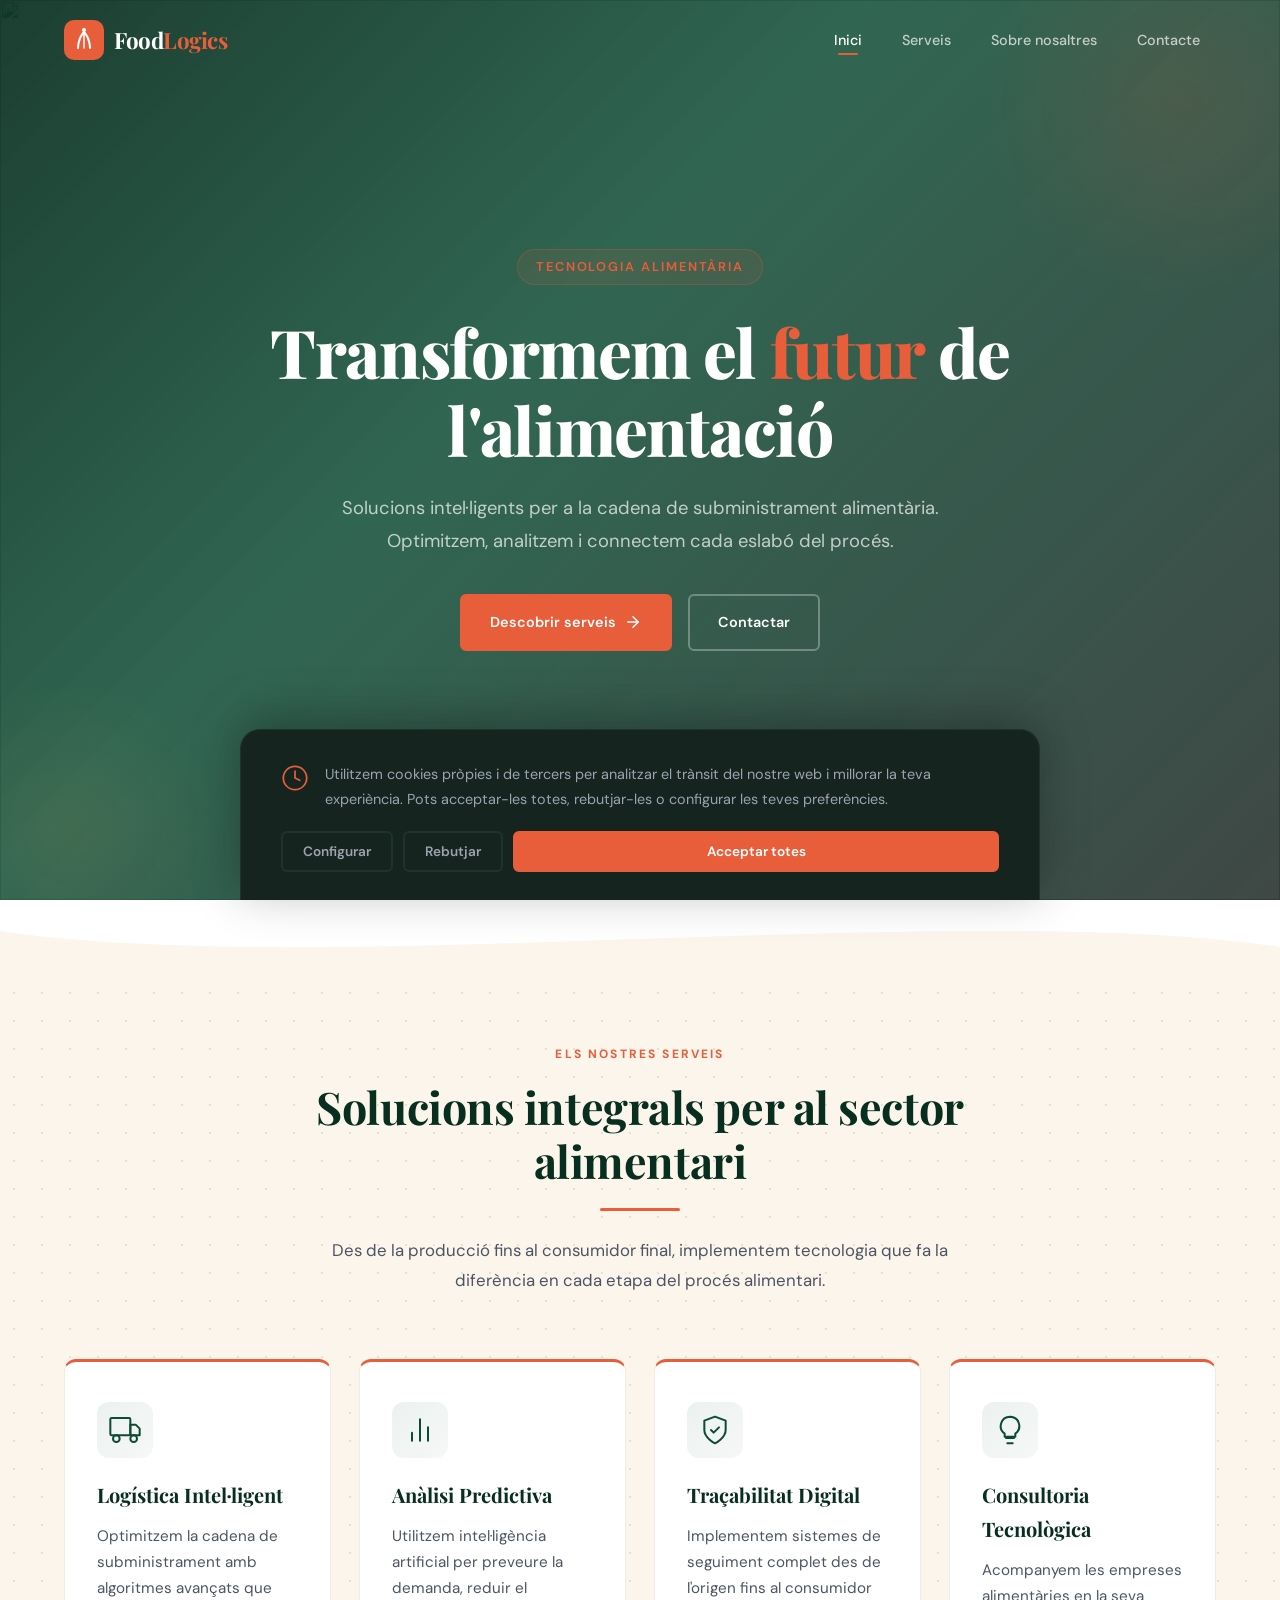
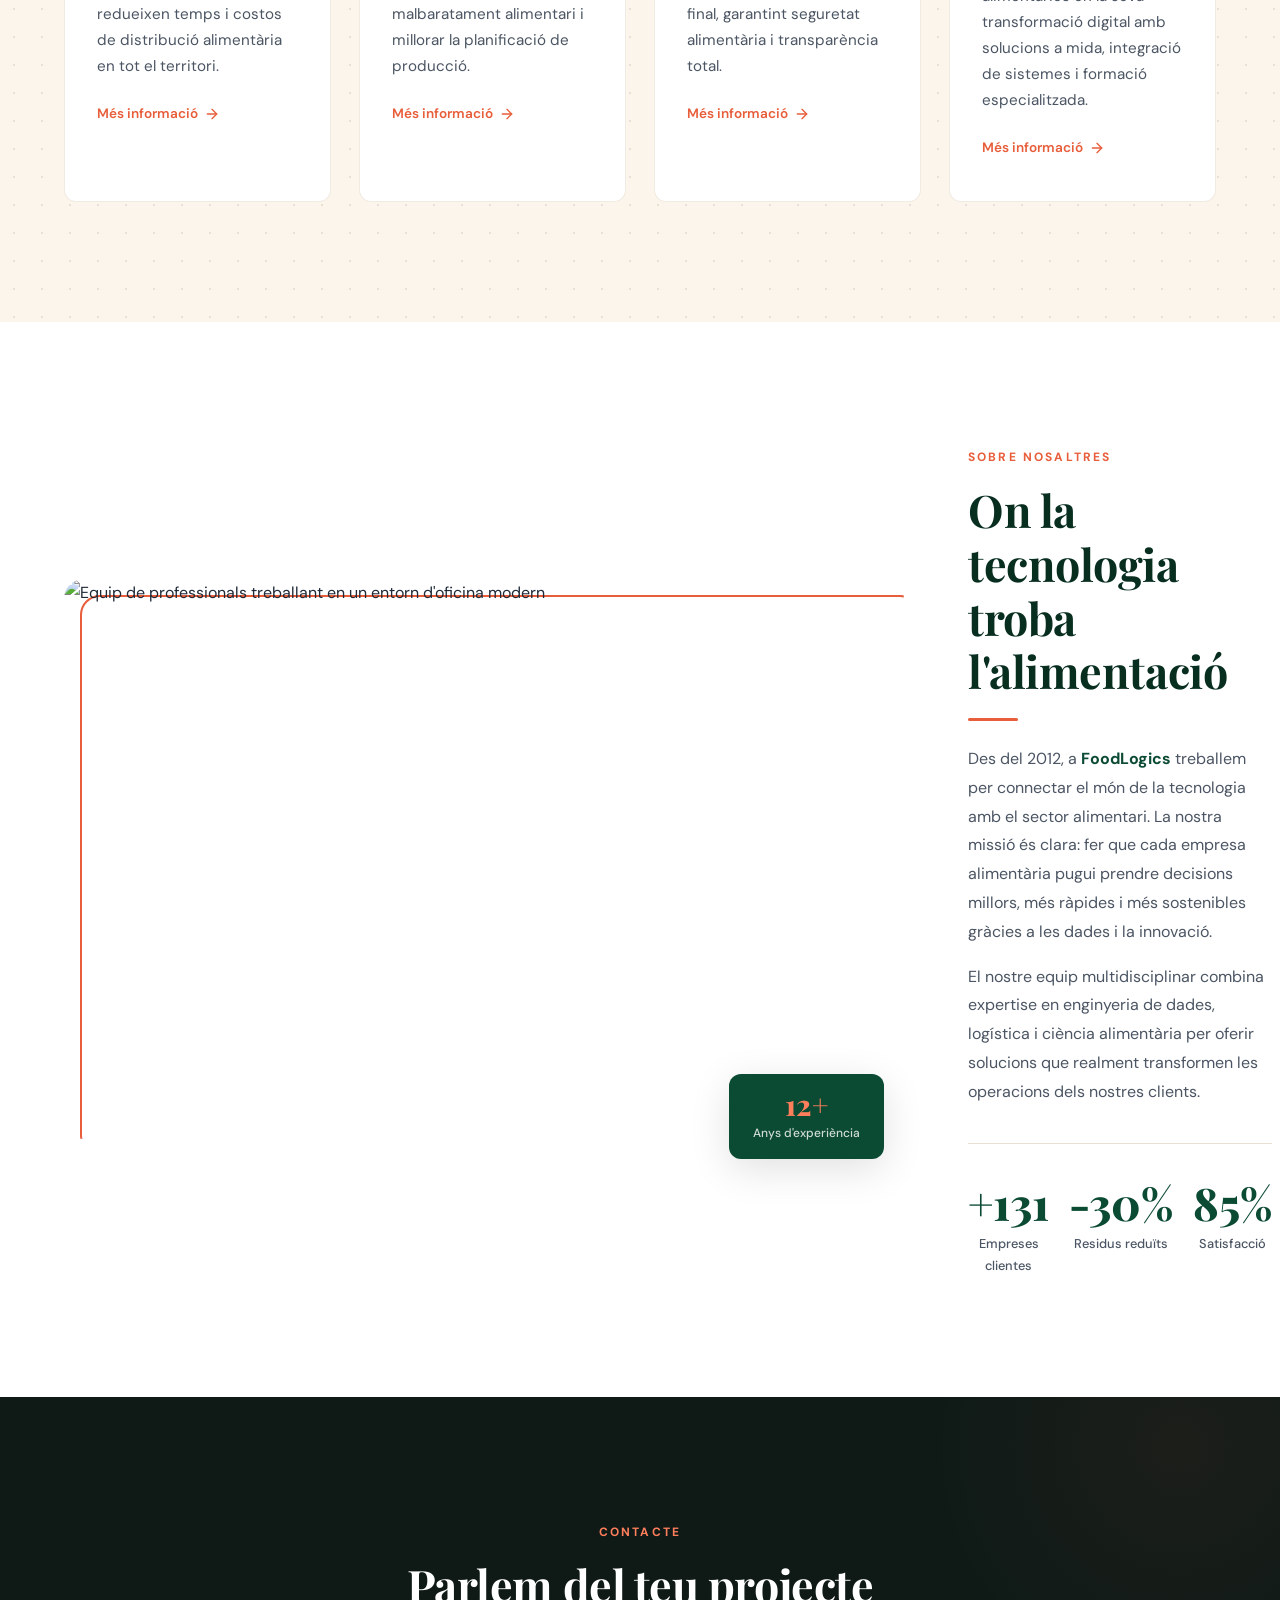
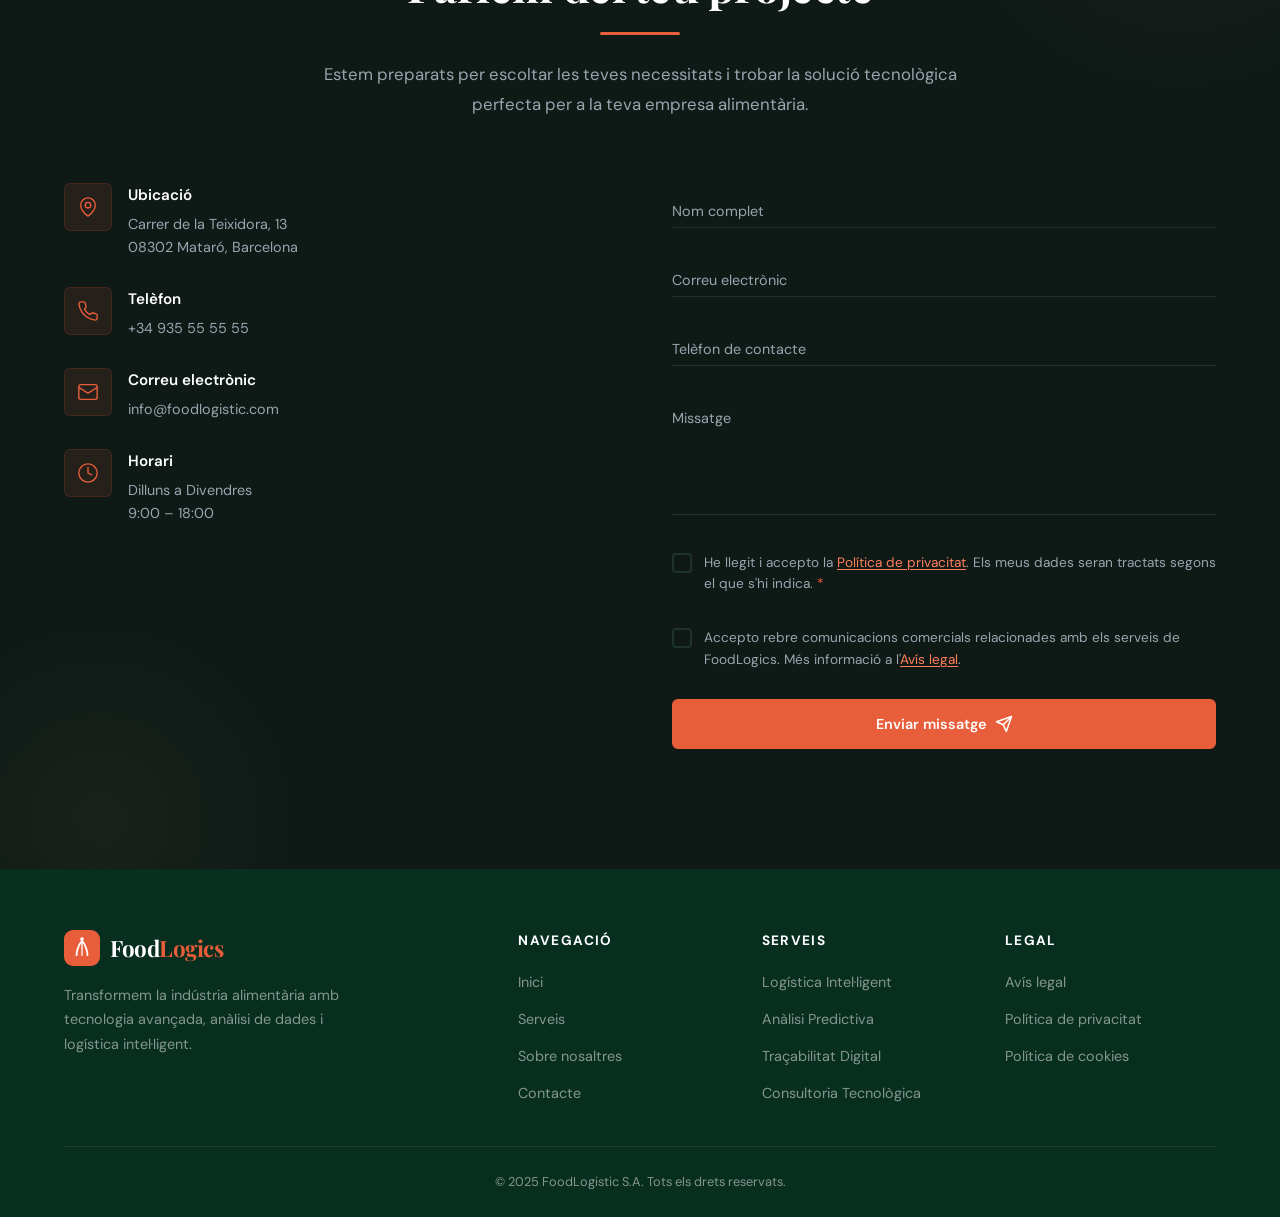
==== commit 732961c6: "fix index.html" ====
--- a/docs/index.html
+++ b/docs/index.html
@@ -61,7 +61,11 @@
                 <h1 class="hero-title animate-on-load animate-delay-1">Transformem el <span class="text-accent">futur</span> de l'alimentació</h1>
                 <p class="hero-subtitle animate-on-load animate-delay-2">Solucions intel·ligents per a la cadena de subministrament alimentària. Optimitzem, analitzem i connectem cada eslabó del procés.</p>
                 <div class="hero-actions animate-on-load animate-delay-3">
-                    <a href="#serveis" class="btn btn-primary">Descobrir serveis<svg width="18" height="18" viewBox="0 0 24 24" fill="none" stroke="currentColor" stroke-width="2" stroke-linecap="round" stroke-linejoin="round"><path d="M5 12h14"/><path d="m12 5 7 7-7 7"/></svg></a>
+                    <a href="#serveis" class="btn btn-primary">Descobrir serveis
+                        <svg width="18" height="18" viewBox="0 0 24 24" fill="none" stroke="currentColor" stroke-width="2" stroke-linecap="round" stroke-linejoin="round">
+                            <path d="M5 12h14"/><path d="m12 5 7 7-7 7"/>
+                        </svg>
+                    </a>
                     <a href="#contacte" class="btn btn-outline-light">Contactar</a>
                 </div>
             </div>
@@ -69,7 +73,9 @@
         </section>
 
         <div class="wave-divider">
-            <svg viewBox="0 0 1440 100" preserveAspectRatio="none"><path d="M0,40 C360,100 1080,0 1440,60 L1440,100 L0,100 Z" fill="var(--cream)"/></svg>
+            <svg viewBox="0 0 1440 100" preserveAspectRatio="none">
+                <path d="M0,40 C360,100 1080,0 1440,60 L1440,100 L0,100 Z" fill="var(--cream)"/>
+            </svg>
         </div>
 
         <section class="services" id="serveis">
@@ -82,28 +88,68 @@
                 </div>
                 <div class="services-grid">
                     <article class="service-card reveal">
-                        <div class="service-icon"><svg width="32" height="32" viewBox="0 0 24 24" fill="none" stroke="currentColor" stroke-width="1.5" stroke-linecap="round" stroke-linejoin="round"><rect x="1" y="3" width="15" height="13" rx="1"/><path d="M16 8h4l3 3v5h-7V8z"/><circle cx="5.5" cy="18.5" r="2.5"/><circle cx="18.5" cy="18.5" r="2.5"/></svg></div>
+                        <div class="service-icon">
+                            <svg width="32" height="32" viewBox="0 0 24 24" fill="none" stroke="currentColor" stroke-width="1.5" stroke-linecap="round" stroke-linejoin="round">
+                                <rect x="1" y="3" width="15" height="13" rx="1"/>
+                                <path d="M16 8h4l3 3v5h-7V8z"/>
+                                <circle cx="5.5" cy="18.5" r="2.5"/>
+                                <circle cx="18.5" cy="18.5" r="2.5"/>
+                            </svg>
+                        </div>
                         <h3 class="service-title">Logística Intel·ligent</h3>
                         <p class="service-desc">Optimitzem la cadena de subministrament amb algoritmes avançats que redueixen temps i costos de distribució alimentària en tot el territori.</p>
-                        <span class="service-link">Més informació<svg width="16" height="16" viewBox="0 0 24 24" fill="none" stroke="currentColor" stroke-width="2" stroke-linecap="round" stroke-linejoin="round"><path d="M5 12h14"/><path d="m12 5 7 7-7 7"/></svg></span>
+                        <span class="service-link">Més informació
+                            <svg width="16" height="16" viewBox="0 0 24 24" fill="none" stroke="currentColor" stroke-width="2" stroke-linecap="round" stroke-linejoin="round">
+                                <path d="M5 12h14"/><path d="m12 5 7 7-7 7"/>
+                            </svg>
+                        </span>
                     </article>
+
                     <article class="service-card reveal">
-                        <div class="service-icon"><svg width="32" height="32" viewBox="0 0 24 24" fill="none" stroke="currentColor" stroke-width="1.5" stroke-linecap="round" stroke-linejoin="round"><path d="M18 20V10"/><path d="M12 20V4"/><path d="M6 20v-6"/></svg></div>
+                        <div class="service-icon">
+                            <svg width="32" height="32" viewBox="0 0 24 24" fill="none" stroke="currentColor" stroke-width="1.5" stroke-linecap="round" stroke-linejoin="round">
+                                <path d="M18 20V10"/><path d="M12 20V4"/><path d="M6 20v-6"/>
+                            </svg>
+                        </div>
                         <h3 class="service-title">Anàlisi Predictiva</h3>
                         <p class="service-desc">Utilitzem intel·ligència artificial per preveure la demanda, reduir el malbaratament alimentari i millorar la planificació de producció.</p>
-                        <span class="service-link">Més informació<svg width="16" height="16" viewBox="0 0 24 24" fill="none" stroke="currentColor" stroke-width="2" stroke-linecap="round" stroke-linejoin="round"><path d="M5 12h14"/><path d="m12 5 7 7-7 7"/></svg></span>
+                        <span class="service-link">Més informació
+                            <svg width="16" height="16" viewBox="0 0 24 24" fill="none" stroke="currentColor" stroke-width="2" stroke-linecap="round" stroke-linejoin="round">
+                                <path d="M5 12h14"/><path d="m12 5 7 7-7 7"/>
+                            </svg>
+                        </span>
                     </article>
+
                     <article class="service-card reveal">
-                        <div class="service-icon"><svg width="32" height="32" viewBox="0 0 24 24" fill="none" stroke="currentColor" stroke-width="1.5" stroke-linecap="round" stroke-linejoin="round"><path d="M12 22s8-4 8-10V5l-8-3-8 3v7c0 6 8 10 8 10z"/><path d="m9 12 2 2 4-4"/></svg></div>
+                        <div class="service-icon">
+                            <svg width="32" height="32" viewBox="0 0 24 24" fill="none" stroke="currentColor" stroke-width="1.5" stroke-linecap="round" stroke-linejoin="round">
+                                <path d="M12 22s8-4 8-10V5l-8-3-8 3v7c0 6 8 10 8 10z"/>
+                                <path d="m9 12 2 2 4-4"/>
+                            </svg>
+                        </div>
                         <h3 class="service-title">Traçabilitat Digital</h3>
                         <p class="service-desc">Implementem sistemes de seguiment complet des de l'origen fins al consumidor final, garantint seguretat alimentària i transparència total.</p>
-                        <span class="service-link">Més informació<svg width="16" height="16" viewBox="0 0 24 24" fill="none" stroke="currentColor" stroke-width="2" stroke-linecap="round" stroke-linejoin="round"><path d="M5 12h14"/><path d="m12 5 7 7-7 7"/></svg></span>
+                        <span class="service-link">Més informació
+                            <svg width="16" height="16" viewBox="0 0 24 24" fill="none" stroke="currentColor" stroke-width="2" stroke-linecap="round" stroke-linejoin="round">
+                                <path d="M5 12h14"/><path d="m12 5 7 7-7 7"/>
+                            </svg>
+                        </span>
                     </article>
+
                     <article class="service-card reveal">
-                        <div class="service-icon"><svg width="32" height="32" viewBox="0 0 24 24" fill="none" stroke="currentColor" stroke-width="1.5" stroke-linecap="round" stroke-linejoin="round"><path d="M9 18h6"/><path d="M10 22h4"/><path d="M12 2a7 7 0 0 0-4 12.7V17h8v-2.3A7 7 0 0 0 12 2z"/></svg></div>
+                        <div class="service-icon">
+                            <svg width="32" height="32" viewBox="0 0 24 24" fill="none" stroke="currentColor" stroke-width="1.5" stroke-linecap="round" stroke-linejoin="round">
+                                <path d="M9 18h6"/><path d="M10 22h4"/>
+                                <path d="M12 2a7 7 0 0 0-4 12.7V17h8v-2.3A7 7 0 0 0 12 2z"/>
+                            </svg>
+                        </div>
                         <h3 class="service-title">Consultoria Tecnològica</h3>
                         <p class="service-desc">Acompanyem les empreses alimentàries en la seva transformació digital amb solucions a mida, integració de sistemes i formació especialitzada.</p>
-                        <span class="service-link">Més informació<svg width="16" height="16" viewBox="0 0 24 24" fill="none" stroke="currentColor" stroke-width="2" stroke-linecap="round" stroke-linejoin="round"><path d="M5 12h14"/><path d="m12 5 7 7-7 7"/></svg></span>
+                        <span class="service-link">Més informació
+                            <svg width="16" height="16" viewBox="0 0 24 24" fill="none" stroke="currentColor" stroke-width="2" stroke-linecap="round" stroke-linejoin="round">
+                                <path d="M5 12h14"/><path d="m12 5 7 7-7 7"/>
+                            </svg>
+                        </span>
                     </article>
                 </div>
             </div>
@@ -145,35 +191,93 @@
                 </div>
                 <div class="contact-grid">
                     <div class="contact-info reveal">
-                        <div class="contact-info-item"><div class="contact-info-icon"><svg width="22" height="22" viewBox="0 0 24 24" fill="none" stroke="currentColor" stroke-width="1.5" stroke-linecap="round" stroke-linejoin="round"><path d="M20 10c0 6-8 12-8 12s-8-6-8-12a8 8 0 0 1 16 0Z"/><circle cx="12" cy="10" r="3"/></svg></div><div><h4>Ubicació</h4><p>Carrer de la Teixidora, 13<br>08302 Mataró, Barcelona</p></div></div>
-                        <div class="contact-info-item"><div class="contact-info-icon"><svg width="22" height="22" viewBox="0 0 24 24" fill="none" stroke="currentColor" stroke-width="1.5" stroke-linecap="round" stroke-linejoin="round"><path d="M22 16.92v3a2 2 0 0 1-2.18 2 19.79 19.79 0 0 1-8.63-3.07 19.5 19.5 0 0 1-6-6 19.79 19.79 0 0 1-3.07-8.67A2 2 0 0 1 4.11 2h3a2 2 0 0 1 2 1.72c.127.96.361 1.903.7 2.81a2 2 0 0 1-.45 2.11L8.09 9.91a16 16 0 0 0 6 6l1.27-1.27a2 2 0 0 1 2.11-.45c.907.339 1.85.573 2.81.7A2 2 0 0 1 22 16.92z"/></svg></div><div><h4>Telèfon</h4><p>+34 935 55 55 55</p></div></div>
-                        <div class="contact-info-item"><div class="contact-info-icon"><svg width="22" height="22" viewBox="0 0 24 24" fill="none" stroke="currentColor" stroke-width="1.5" stroke-linecap="round" stroke-linejoin="round"><rect width="20" height="16" x="2" y="4" rx="2"/><path d="m22 7-8.97 5.7a1.94 1.94 0 0 1-2.06 0L2 7"/></svg></div><div><h4>Correu electrònic</h4><p>info@foodlogistic.com</p></div></div>
-                        <div class="contact-info-item"><div class="contact-info-icon"><svg width="22" height="22" viewBox="0 0 24 24" fill="none" stroke="currentColor" stroke-width="1.5" stroke-linecap="round" stroke-linejoin="round"><circle cx="12" cy="12" r="10"/><polyline points="12 6 12 12 16 14"/></svg></div><div><h4>Horari</h4><p>Dilluns a Divendres<br>9:00 – 18:00</p></div></div>
+                        <div class="contact-info-item">
+                            <div class="contact-info-icon">
+                                <svg width="22" height="22" viewBox="0 0 24 24" fill="none" stroke="currentColor" stroke-width="1.5" stroke-linecap="round" stroke-linejoin="round">
+                                    <path d="M20 10c0 6-8 12-8 12s-8-6-8-12a8 8 0 0 1 16 0Z"/>
+                                    <circle cx="12" cy="10" r="3"/>
+                                </svg>
+                            </div>
+                            <div>
+                                <h4>Ubicació</h4>
+                                <p>Carrer de la Teixidora, 13<br>08302 Mataró, Barcelona</p>
+                            </div>
+                        </div>
+
+                        <div class="contact-info-item">
+                            <div class="contact-info-icon">
+                                <svg width="22" height="22" viewBox="0 0 24 24" fill="none" stroke="currentColor" stroke-width="1.5" stroke-linecap="round" stroke-linejoin="round">
+                                    <path d="M22 16.92v3a2 2 0 0 1-2.18 2 19.79 19.79 0 0 1-8.63-3.07 19.5 19.5 0 0 1-6-6 19.79 19.79 0 0 1-3.07-8.67A2 2 0 0 1 4.11 2h3a2 2 0 0 1 2 1.72c.127.96.361 1.903.7 2.81a2 2 0 0 1-.45 2.11L8.09 9.91a16 16 0 0 0 6 6l1.27-1.27a2 2 0 0 1 2.11-.45c.907.339 1.85.573 2.81.7A2 2 0 0 1 22 16.92z"/>
+                                </svg>
+                            </div>
+                            <div>
+                                <h4>Telèfon</h4>
+                                <p>+34 935 55 55 55</p>
+                            </div>
+                        </div>
+
+                        <div class="contact-info-item">
+                            <div class="contact-info-icon">
+                                <svg width="22" height="22" viewBox="0 0 24 24" fill="none" stroke="currentColor" stroke-width="1.5" stroke-linecap="round" stroke-linejoin="round">
+                                    <rect width="20" height="16" x="2" y="4" rx="2"/>
+                                    <path d="m22 7-8.97 5.7a1.94 1.94 0 0 1-2.06 0L2 7"/>
+                                </svg>
+                            </div>
+                            <div>
+                                <h4>Correu electrònic</h4>
+                                <p>info@foodlogistic.com</p>
+                            </div>
+                        </div>
+
+                        <div class="contact-info-item">
+                            <div class="contact-info-icon">
+                                <svg width="22" height="22" viewBox="0 0 24 24" fill="none" stroke="currentColor" stroke-width="1.5" stroke-linecap="round" stroke-linejoin="round">
+                                    <circle cx="12" cy="12" r="10"/>
+                                    <polyline points="12 6 12 12 16 14"/>
+                                </svg>
+                            </div>
+                            <div>
+                                <h4>Horari</h4>
+                                <p>Dilluns a Divendres<br>9:00 – 18:00</p>
+                            </div>
+                        </div>
                     </div>
+
                     <div class="contact-form-wrapper reveal">
                         <form class="contact-form" id="contactForm" novalidate>
                             <div class="form-group"><input type="text" id="nom" name="nom" placeholder=" " required autocomplete="name"><label for="nom">Nom complet</label></div>
                             <div class="form-group"><input type="email" id="email" name="email" placeholder=" " required autocomplete="email"><label for="email">Correu electrònic</label></div>
                             <div class="form-group"><input type="tel" id="telefon" name="telefon" placeholder=" " autocomplete="tel"><label for="telefon">Telèfon de contacte</label></div>
                             <div class="form-group"><textarea id="missatge" name="missatge" placeholder=" " required rows="5"></textarea><label for="missatge">Missatge</label></div>
+
                             <div class="form-checkbox-group" id="checkboxPrivacitat">
                                 <label class="checkbox-label">
                                     <input type="checkbox" id="acceptaPrivacitat" name="accepta_privacitat" required>
                                     <span class="checkbox-custom"></span>
-                                    <span class="checkbox-text">He llegit i accepto la <a href="politica-privacitat.html" target="_blank">Política de privacitat</a>. Els meus dades seran tractats segons el que s'hi indica. <span class="checkbox-required">*</span></span>
+                                    <span class="checkbox-text">He llegit i accepto la <a href="politica-privacitat.html" target="_blank" rel="noopener">Política de privacitat</a>. Els meus dades seran tractats segons el que s'hi indica. <span class="checkbox-required">*</span></span>
                                 </label>
                             </div>
+
                             <div class="form-checkbox-group" id="checkboxComercial">
                                 <label class="checkbox-label">
                                     <input type="checkbox" id="acceptaComercial" name="accepta_comercial">
                                     <span class="checkbox-custom"></span>
-                                    <span class="checkbox-text">Accepto rebre comunicacions comercials relacionades amb els serveis de FoodLogics. Més informació a l'<a href="avis-legal.html" target="_blank">Avís legal</a>.</span>
+                                    <span class="checkbox-text">Accepto rebre comunicacions comercials relacionades amb els serveis de FoodLogics. Més informació a l'<a href="avis-legal.html" target="_blank" rel="noopener">Avís legal</a>.</span>
                                 </label>
                             </div>
-                            <button type="submit" class="btn btn-primary btn-full">Enviar missatge<svg width="18" height="18" viewBox="0 0 24 24" fill="none" stroke="currentColor" stroke-width="2" stroke-linecap="round" stroke-linejoin="round"><path d="m22 2-7 20-4-9-9-4z"/><path d="m22 2-11 11"/></svg></button>
+
+                            <button type="submit" class="btn btn-primary btn-full">Enviar missatge
+                                <svg width="18" height="18" viewBox="0 0 24 24" fill="none" stroke="currentColor" stroke-width="2" stroke-linecap="round" stroke-linejoin="round">
+                                    <path d="m22 2-7 20-4-9-9-4z"/><path d="m22 2-11 11"/>
+                                </svg>
+                            </button>
                         </form>
+
                         <div class="form-success" id="formSuccess">
-                            <svg width="48" height="48" viewBox="0 0 24 24" fill="none" stroke="var(--accent)" stroke-width="2" stroke-linecap="round" stroke-linejoin="round"><path d="M22 11.08V12a10 10 0 1 1-5.93-9.14"/><polyline points="22 4 12 14.01 9 11.01"/></svg>
+                            <svg width="48" height="48" viewBox="0 0 24 24" fill="none" stroke="var(--accent)" stroke-width="2" stroke-linecap="round" stroke-linejoin="round">
+                                <path d="M22 11.08V12a10 10 0 1 1-5.93-9.14"/>
+                                <polyline points="22 4 12 14.01 9 11.01"/>
+                            </svg>
                             <h3>Missatge enviat correctament</h3>
                             <p>Gràcies per contactar amb FoodLogics. Et respondrem el més aviat possible.</p>
                             <button class="btn btn-outline-light btn-sm" id="resetForm">Enviar un altre missatge</button>
@@ -188,54 +292,325 @@
         <div class="container">
             <div class="footer-grid">
                 <div class="footer-brand">
-                    <a href="#inici" class="nav-logo"><svg class="logo-icon" aria-hidden="true" width="36" height="36" viewBox="0 0 40 40" fill="none"><rect width="40" height="40" rx="10" fill="#E85D3A"/><path d="M14 28C14 28 14 18 20 12C26 18 26 28 26 28" stroke="white" stroke-width="2" stroke-linecap="round" fill="none"/><line x1="20" y1="12" x2="20" y2="28" stroke="white" stroke-width="1.5" stroke-linecap="round"/><circle cx="20" cy="10" r="2" fill="white"/></svg><span class="logo-text">Food<span class="logo-accent">Logics</span></span></a>
+                    <a href="#inici" class="nav-logo">
+                        <svg class="logo-icon" aria-hidden="true" width="36" height="36" viewBox="0 0 40 40" fill="none">
+                            <rect width="40" height="40" rx="10" fill="#E85D3A"/>
+                            <path d="M14 28C14 28 14 18 20 12C26 18 26 28 26 28" stroke="white" stroke-width="2" stroke-linecap="round" fill="none"/>
+                            <line x1="20" y1="12" x2="20" y2="28" stroke="white" stroke-width="1.5" stroke-linecap="round"/>
+                            <circle cx="20" cy="10" r="2" fill="white"/>
+                        </svg>
+                        <span class="logo-text">Food<span class="logo-accent">Logics</span></span>
+                    </a>
                     <p class="footer-desc">Transformem la indústria alimentària amb tecnologia avançada, anàlisi de dades i logística intel·ligent.</p>
                 </div>
-                <div class="footer-links-col"><h4>Navegació</h4><ul><li><a href="#inici">Inici</a></li><li><a href="#serveis">Serveis</a></li><li><a href="#nosaltres">Sobre nosaltres</a></li><li><a href="#contacte">Contacte</a></li></ul></div>
-                <div class="footer-links-col"><h4>Serveis</h4><ul><li><a href="#serveis">Logística Intel·ligent</a></li><li><a href="#serveis">Anàlisi Predictiva</a></li><li><a href="#serveis">Traçabilitat Digital</a></li><li><a href="#serveis">Consultoria Tecnològica</a></li></ul></div>
-                <div class="footer-links-col"><h4>Legal</h4><ul><li><a href="avis-legal.html">Avís legal</a></li><li><a href="politica-privacitat.html">Política de privacitat</a></li><li><a href="politica-cookies.html">Política de cookies</a></li></ul></div>
-            </div>
+
+                <div class="footer-links-col">
+                    <h4>Navegació</h4>
+                    <ul>
+                        <li><a href="#inici">Inici</a></li>
+                        <li><a href="#serveis">Serveis</a></li>
+                        <li><a href="#nosaltres">Sobre nosaltres</a></li>
+                        <li><a href="#contacte">Contacte</a></li>
+                    </ul>
+                </div>
+
+                <div class="footer-links-col">
+                    <h4>Serveis</h4>
+                    <ul>
+                        <li><a href="#serveis">Logística Intel·ligent</a></li>
+                        <li><a href="#serveis">Anàlisi Predictiva</a></li>
+                        <li><a href="#serveis">Traçabilitat Digital</a></li>
+                        <li><a href="#serveis">Consultoria Tecnològica</a></li>
+                    </ul>
+                </div>
+
+                <div class="footer-links-col">
+                    <h4>Legal</h4>
+                    <ul>
+                        <li><a href="avis-legal.html">Avís legal</a></li>
+                        <li><a href="politica-privacitat.html">Política de privacitat</a></li>
+                        <li><a href="politica-cookies.html">Política de cookies</a></li>
+                    </ul>
+                </div>
+            </div>
+
             <div class="footer-bottom"><p>&copy; 2025 FoodLogistic S.A. Tots els drets reservats.</p></div>
         </div>
     </footer>
 
-    <div class="cookie-banner" id="cookieBanner" role="dialog" aria-label="Consentiment de cookies"><div class="cookie-banner-inner"><div class="cookie-content"><div class="cookie-icon"><svg width="28" height="28" viewBox="0 0 24 24" fill="none" stroke="currentColor" stroke-width="1.5" stroke-linecap="round" stroke-linejoin="round"><path d="M12 22c5.523 0 10-4.477 10-10S17.523 2 12 2 2 6.477 2 12s4.477 10 10 10z"/><path d="M12 6v6l4 2"/></svg></div><div class="cookie-text"><p>Utilitzem cookies pròpies i de tercers per analitzar el trànsit del nostre web i millorar la teva experiència. Pots acceptar-les totes, rebutjar-les o configurar les teves preferències.</p></div></div><div class="cookie-actions"><button class="btn btn-sm btn-outline cookie-btn-configure" id="cookieConfigure">Configurar</button><button class="btn btn-sm btn-outline cookie-btn-reject" id="cookieReject">Rebutjar</button><button class="btn btn-sm btn-primary cookie-btn-accept" id="cookieAccept">Acceptar totes</button></div><div class="cookie-config-panel" id="cookieConfigPanel"><h4>Configuració de cookies</h4><div class="cookie-option"><div class="cookie-option-info"><span class="cookie-option-name">Necessàries</span><span class="cookie-option-desc">Són imprescindibles per al funcionament bàsic del web.</span></div><div class="cookie-toggle cookie-toggle-disabled" aria-label="Cookies necessàries"><span class="cookie-toggle-knob"></span></div></div><div class="cookie-option"><div class="cookie-option-info"><span class="cookie-option-name">Analítiques</span><span class="cookie-option-desc">Ens ajuden a entendre com els usuaris utilitzen el web (Statcounter).</span></div><label class="cookie-toggle" aria-label="Activar cookies analítiques"><input type="checkbox" id="cookieAnalytics" checked><span class="cookie-toggle-knob"></span></label></div><button class="btn btn-sm btn-primary cookie-btn-save" id="cookieSave">Guardar preferències</button></div></div></div>
-    <div id="statcounterContainer"></div>
+    <div class="cookie-banner" id="cookieBanner" role="dialog" aria-label="Consentiment de cookies">
+        <div class="cookie-banner-inner">
+            <div class="cookie-content">
+                <div class="cookie-icon">
+                    <svg width="28" height="28" viewBox="0 0 24 24" fill="none" stroke="currentColor" stroke-width="1.5" stroke-linecap="round" stroke-linejoin="round">
+                        <path d="M12 22c5.523 0 10-4.477 10-10S17.523 2 12 2 2 6.477 2 12s4.477 10 10 10z"/>
+                        <path d="M12 6v6l4 2"/>
+                    </svg>
+                </div>
+                <div class="cookie-text">
+                    <p>Utilitzem cookies pròpies i de tercers per analitzar el trànsit del nostre web i millorar la teva experiència. Pots acceptar-les totes, rebutjar-les o configurar les teves preferències.</p>
+                </div>
+            </div>
+
+            <div class="cookie-actions">
+                <button class="btn btn-sm btn-outline cookie-btn-configure" id="cookieConfigure">Configurar</button>
+                <button class="btn btn-sm btn-outline cookie-btn-reject" id="cookieReject">Rebutjar</button>
+                <button class="btn btn-sm btn-primary cookie-btn-accept" id="cookieAccept">Acceptar totes</button>
+            </div>
+
+            <div class="cookie-config-panel" id="cookieConfigPanel">
+                <h4>Configuració de cookies</h4>
+
+                <div class="cookie-option">
+                    <div class="cookie-option-info">
+                        <span class="cookie-option-name">Necessàries</span>
+                        <span class="cookie-option-desc">Són imprescindibles per al funcionament bàsic del web.</span>
+                    </div>
+                    <div class="cookie-toggle cookie-toggle-disabled" aria-label="Cookies necessàries">
+                        <span class="cookie-toggle-knob"></span>
+                    </div>
+                </div>
+
+                <div class="cookie-option">
+                    <div class="cookie-option-info">
+                        <span class="cookie-option-name">Analítiques</span>
+                        <span class="cookie-option-desc">Ens ajuden a entendre com els usuaris utilitzen el web (Statcounter).</span>
+                    </div>
+                    <label class="cookie-toggle" aria-label="Activar cookies analítiques">
+                        <input type="checkbox" id="cookieAnalytics" checked>
+                        <span class="cookie-toggle-knob"></span>
+                    </label>
+                </div>
+
+                <button class="btn btn-sm btn-primary cookie-btn-save" id="cookieSave">Guardar preferències</button>
+            </div>
+        </div>
+    </div>
 
     <script>
+        /* =========================
+           ✅ STATCOUNTER (amb consentiment)
+           - Carrega només si accepted o analytics
+           ========================= */
+        function loadStatcounter() {
+            if (window.__statcounter_loaded) return; // evita doble càrrega
+            window.__statcounter_loaded = true;
+
+            // Default Statcounter code for Web-Corporativa
+            // https://pau-guerrero.github.io/web-corporativa2/
+            window.sc_project = 13214962;
+            window.sc_invisible = 1;
+            window.sc_security = "3146d5f2";
+
+            var s = document.createElement("script");
+            s.type = "text/javascript";
+            s.async = true;
+            s.src = "https://www.statcounter.com/counter/counter.js";
+            document.body.appendChild(s);
+        }
+
         /* === COOKIES === */
-        var cc=localStorage.getItem('foodlogics_cookie_consent');function ls(){document.getElementById('statcounterContainer').innerHTML='<script type="text\/javascript">var sc_project=13214962;var sc_invisible=1;var sc_security="3146d5f2";<\/script><script type="text\/javascript" src="https:\/\/www.statcounter.com\/counter\/counter.js" async><\/script><noscript><div class="statcounter"><a title="real time web analytics" href="https:\/\/statcounter.com\/" target="_blank"><img class="statcounter" src="https:\/\/c.statcounter.com\/13214962\/0\/3146d5f2\/1\/" alt="real time web analytics" referrerPolicy="no-referrer-when-downgrade"><\/a><\/div><\/noscript>';}if(cc==='accepted'||cc==='analytics')ls();if(!cc)document.getElementById('cookieBanner').classList.add('visible');document.getElementById('cookieAccept').addEventListener('click',function(){localStorage.setItem('foodlogics_cookie_consent','accepted');document.getElementById('cookieBanner').classList.remove('visible');ls();});document.getElementById('cookieReject').addEventListener('click',function(){localStorage.setItem('foodlogics_cookie_consent','rejected');document.getElementById('cookieBanner').classList.remove('visible');});document.getElementById('cookieConfigure').addEventListener('click',function(){document.getElementById('cookieConfigPanel').classList.toggle('open');});document.getElementById('cookieSave').addEventListener('click',function(){if(document.getElementById('cookieAnalytics').checked){localStorage.setItem('foodlogics_cookie_consent','analytics');ls();}else{localStorage.setItem('foodlogics_cookie_consent','rejected');}document.getElementById('cookieBanner').classList.remove('visible');});
+        var cc = localStorage.getItem('foodlogics_cookie_consent');
+
+        // Si ja hi ha consentiment previ, carrega Statcounter
+        if (cc === 'accepted' || cc === 'analytics') loadStatcounter();
+
+        // Si no hi ha elecció guardada, mostra el banner
+        if (!cc) document.getElementById('cookieBanner').classList.add('visible');
+
+        document.getElementById('cookieAccept').addEventListener('click', function () {
+            localStorage.setItem('foodlogics_cookie_consent', 'accepted');
+            document.getElementById('cookieBanner').classList.remove('visible');
+            loadStatcounter();
+        });
+
+        document.getElementById('cookieReject').addEventListener('click', function () {
+            localStorage.setItem('foodlogics_cookie_consent', 'rejected');
+            document.getElementById('cookieBanner').classList.remove('visible');
+        });
+
+        document.getElementById('cookieConfigure').addEventListener('click', function () {
+            document.getElementById('cookieConfigPanel').classList.toggle('open');
+        });
+
+        document.getElementById('cookieSave').addEventListener('click', function () {
+            if (document.getElementById('cookieAnalytics').checked) {
+                localStorage.setItem('foodlogics_cookie_consent', 'analytics');
+                loadStatcounter();
+            } else {
+                localStorage.setItem('foodlogics_cookie_consent', 'rejected');
+            }
+            document.getElementById('cookieBanner').classList.remove('visible');
+        });
 
         /* === ELEMENTS DEL DOM (cachem un sol cop) === */
-        var sp=document.getElementById('scrollProgress'),nb=document.getElementById('navbar'),secs=document.querySelectorAll('section[id]'),nlis=document.querySelectorAll('.nav-link'),sg=document.querySelector('.stats-grid');
+        var sp = document.getElementById('scrollProgress'),
+            nb = document.getElementById('navbar'),
+            secs = document.querySelectorAll('section[id]'),
+            nlis = document.querySelectorAll('.nav-link'),
+            sg = document.querySelector('.stats-grid');
 
         /* === FUNCIONS === */
-        function usp(){var h=document.documentElement.scrollHeight-window.innerHeight;sp.style.width=(h>0?(window.scrollY/h)*100:0)+'%';}
-        function unb(){nb.classList.toggle('navbar-scrolled',window.scrollY>60);}
-        function ual(){var s=window.scrollY+120;for(var i=0;i<secs.length;i++){if(s>=secs[i].offsetTop&&s<secs[i].offsetTop+secs[i].offsetHeight){for(var j=0;j<nlis.length;j++){nlis[j].classList.remove('active');if(nlis[j].getAttribute('href')==='#'+secs[i].id)nlis[j].classList.add('active');}break;}}}
+        function usp() {
+            var h = document.documentElement.scrollHeight - window.innerHeight;
+            sp.style.width = (h > 0 ? (window.scrollY / h) * 100 : 0) + '%';
+        }
+        function unb() { nb.classList.toggle('navbar-scrolled', window.scrollY > 60); }
+        function ual() {
+            var s = window.scrollY + 120;
+            for (var i = 0; i < secs.length; i++) {
+                if (s >= secs[i].offsetTop && s < secs[i].offsetTop + secs[i].offsetHeight) {
+                    for (var j = 0; j < nlis.length; j++) {
+                        nlis[j].classList.remove('active');
+                        if (nlis[j].getAttribute('href') === '#' + secs[i].id) nlis[j].classList.add('active');
+                    }
+                    break;
+                }
+            }
+        }
 
         /* ✅ FIX FORCED REFLOW: requestAnimationFrame per agrupar lectures de layout */
-        var ticking=false;
-        function onScroll(){if(!ticking){ticking=true;requestAnimationFrame(function(){usp();unb();ual();ticking=false;});}}
+        var ticking = false;
+        function onScroll() {
+            if (!ticking) {
+                ticking = true;
+                requestAnimationFrame(function () {
+                    usp(); unb(); ual();
+                    ticking = false;
+                });
+            }
+        }
 
         /* === NAV MÒBIL === */
-        var nt=document.getElementById('navToggle'),nl=document.getElementById('navLinks');nt.addEventListener('click',function(){this.classList.toggle('active');nl.classList.toggle('open');document.body.classList.toggle('no-scroll');});nl.querySelectorAll('.nav-link').forEach(function(l){l.addEventListener('click',function(){nt.classList.remove('active');nl.classList.remove('open');document.body.classList.remove('no-scroll');});});
+        var nt = document.getElementById('navToggle'),
+            nl = document.getElementById('navLinks');
+
+        nt.addEventListener('click', function () {
+            this.classList.toggle('active');
+            nl.classList.toggle('open');
+            document.body.classList.toggle('no-scroll');
+        });
+
+        nl.querySelectorAll('.nav-link').forEach(function (l) {
+            l.addEventListener('click', function () {
+                nt.classList.remove('active');
+                nl.classList.remove('open');
+                document.body.classList.remove('no-scroll');
+            });
+        });
 
         /* === SMOOTH SCROLL === */
-        document.querySelectorAll('a[href^="#"]').forEach(function(a){a.addEventListener('click',function(e){e.preventDefault();var t=document.querySelector(this.getAttribute('href'));if(t)window.scrollTo({top:t.getBoundingClientRect().top+window.scrollY-nb.offsetHeight-10,behavior:'smooth'});});});
+        document.querySelectorAll('a[href^="#"]').forEach(function (a) {
+            a.addEventListener('click', function (e) {
+                e.preventDefault();
+                var t = document.querySelector(this.getAttribute('href'));
+                if (t) window.scrollTo({
+                    top: t.getBoundingClientRect().top + window.scrollY - nb.offsetHeight - 10,
+                    behavior: 'smooth'
+                });
+            });
+        });
 
         /* === SCROLL REVEAL === */
-        var ro=new IntersectionObserver(function(entries){entries.forEach(function(e){if(e.isIntersecting){e.target.classList.add('active');ro.unobserve(e.target);}});},{threshold:0.15,rootMargin:'0px 0px -40px 0px'});document.querySelectorAll('.reveal').forEach(function(el){ro.observe(el);});
+        var ro = new IntersectionObserver(function (entries) {
+            entries.forEach(function (e) {
+                if (e.isIntersecting) {
+                    e.target.classList.add('active');
+                    ro.unobserve(e.target);
+                }
+            });
+        }, { threshold: 0.15, rootMargin: '0px 0px -40px 0px' });
+
+        document.querySelectorAll('.reveal').forEach(function (el) { ro.observe(el); });
 
         /* === COMPTADORS === */
-        var cs=false;function ac(el){var tg=parseInt(el.dataset.target),px=el.dataset.prefix||'',sx=el.dataset.suffix||'',du=2000,st=null;function step(ts){if(!st)st=ts;var pr=Math.min((ts-st)/du,1),ea=1-Math.pow(1-pr,3);el.textContent=px+Math.floor(ea*tg)+sx;if(pr<1)requestAnimationFrame(step);else el.textContent=px+tg+sx;}requestAnimationFrame(step);}if(sg)new IntersectionObserver(function(entries){entries.forEach(function(e){if(e.isIntersecting&&!cs){cs=true;document.querySelectorAll('.stat-number').forEach(ac);}});},{threshold:0.5}).observe(sg);
+        var cs = false;
+        function ac(el) {
+            var tg = parseInt(el.dataset.target),
+                px = el.dataset.prefix || '',
+                sx = el.dataset.suffix || '',
+                du = 2000,
+                st = null;
+
+            function step(ts) {
+                if (!st) st = ts;
+                var pr = Math.min((ts - st) / du, 1),
+                    ea = 1 - Math.pow(1 - pr, 3);
+                el.textContent = px + Math.floor(ea * tg) + sx;
+                if (pr < 1) requestAnimationFrame(step);
+                else el.textContent = px + tg + sx;
+            }
+            requestAnimationFrame(step);
+        }
+
+        if (sg) new IntersectionObserver(function (entries) {
+            entries.forEach(function (e) {
+                if (e.isIntersecting && !cs) {
+                    cs = true;
+                    document.querySelectorAll('.stat-number').forEach(ac);
+                }
+            });
+        }, { threshold: 0.5 }).observe(sg);
 
         /* === FORMULARI === */
-        var cf=document.getElementById('contactForm'),fs=document.getElementById('formSuccess');cf.addEventListener('submit',function(e){e.preventDefault();var v=true;['nom','email','missatge'].forEach(function(id){var f=document.getElementById(id);if(!f.value.trim()){f.parentElement.classList.add('error');v=false;}else f.parentElement.classList.remove('error');});if(!document.getElementById('acceptaPrivacitat').checked){document.getElementById('checkboxPrivacitat').classList.add('error');v=false;}else document.getElementById('checkboxPrivacitat').classList.remove('error');if(!v)return;cf.style.display='none';fs.classList.add('visible');});document.getElementById('resetForm').addEventListener('click',function(){cf.reset();cf.style.display='';fs.classList.remove('visible');cf.querySelectorAll('.form-group,.form-checkbox-group').forEach(function(g){g.classList.remove('error');});});cf.querySelectorAll('input,textarea').forEach(function(f){f.addEventListener('input',function(){this.parentElement.classList.remove('error');});});document.getElementById('acceptaPrivacitat').addEventListener('change',function(){document.getElementById('checkboxPrivacitat').classList.remove('error');});
+        var cf = document.getElementById('contactForm'),
+            fs = document.getElementById('formSuccess');
+
+        cf.addEventListener('submit', function (e) {
+            e.preventDefault();
+            var v = true;
+            ['nom', 'email', 'missatge'].forEach(function (id) {
+                var f = document.getElementById(id);
+                if (!f.value.trim()) { f.parentElement.classList.add('error'); v = false; }
+                else f.parentElement.classList.remove('error');
+            });
+
+            if (!document.getElementById('acceptaPrivacitat').checked) {
+                document.getElementById('checkboxPrivacitat').classList.add('error');
+                v = false;
+            } else document.getElementById('checkboxPrivacitat').classList.remove('error');
+
+            if (!v) return;
+
+            cf.style.display = 'none';
+            fs.classList.add('visible');
+        });
+
+        document.getElementById('resetForm').addEventListener('click', function () {
+            cf.reset();
+            cf.style.display = '';
+            fs.classList.remove('visible');
+            cf.querySelectorAll('.form-group,.form-checkbox-group').forEach(function (g) {
+                g.classList.remove('error');
+            });
+        });
+
+        cf.querySelectorAll('input,textarea').forEach(function (f) {
+            f.addEventListener('input', function () { this.parentElement.classList.remove('error'); });
+        });
+
+        document.getElementById('acceptaPrivacitat').addEventListener('change', function () {
+            document.getElementById('checkboxPrivacitat').classList.remove('error');
+        });
 
         /* === SCROLL LISTENER (un sol listener, un sol rAF per frame) === */
-        window.addEventListener('scroll',onScroll,{passive:true});
-        usp();unb();
+        window.addEventListener('scroll', onScroll, { passive: true });
+        usp(); unb();
     </script>
+
+    <!-- Default Statcounter code for Web-Corporativa
+    https://pau-guerrero.github.io/web-corporativa2/ -->
+    <noscript>
+        <div class="statcounter">
+            <a title="Web Analytics Made Easy - Statcounter" href="https://statcounter.com/" target="_blank" rel="noopener">
+                <img class="statcounter"
+                     src="https://c.statcounter.com/13214962/0/3146d5f2/1/"
+                     alt="Web Analytics Made Easy - Statcounter"
+                     referrerpolicy="no-referrer-when-downgrade">
+            </a>
+        </div>
+    </noscript>
+    <!-- End of Statcounter Code -->
+
 </body>
-</html>+</html>
